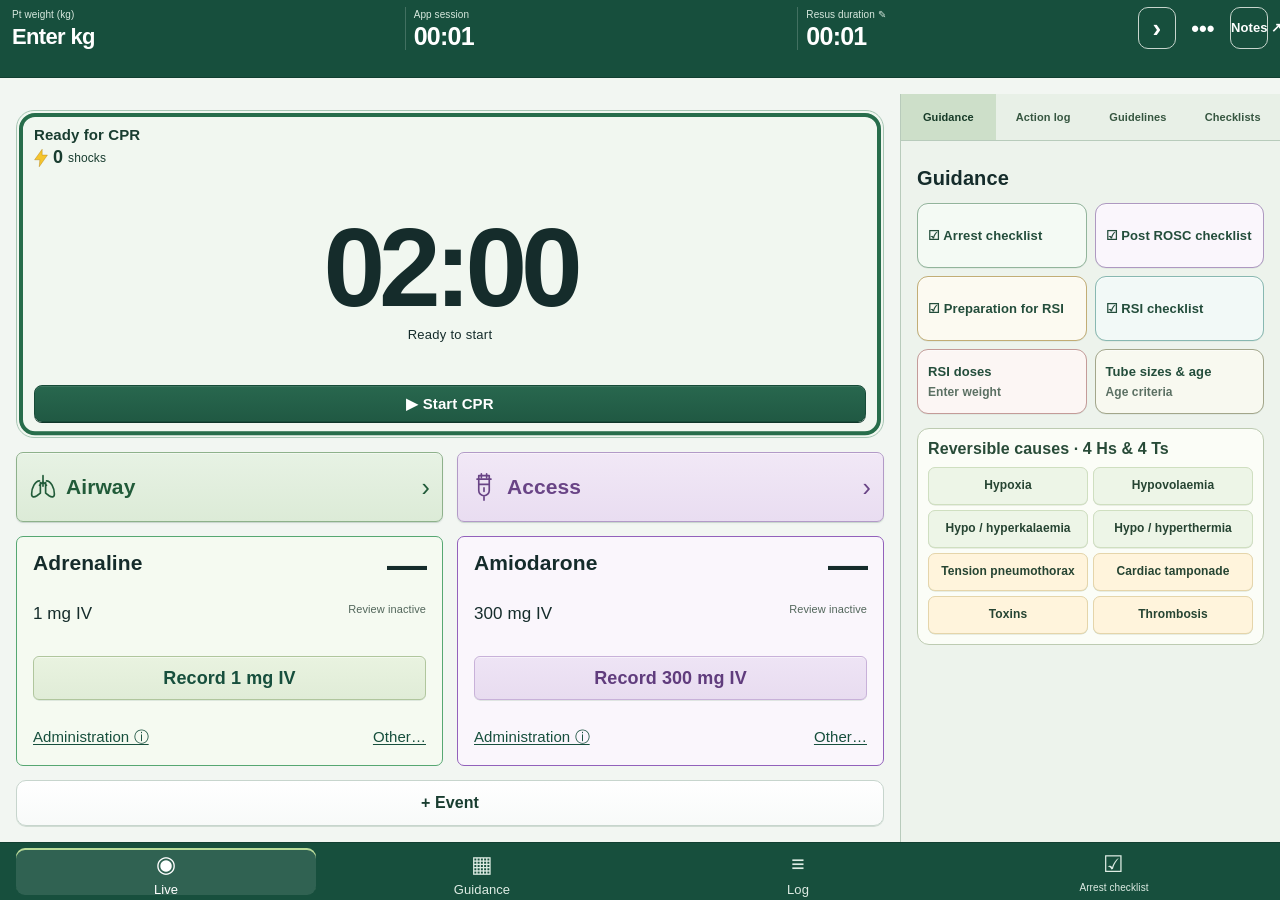
==== arrest-pocket/index.html @ a6297eee "Add files via upload" ====
<!doctype html>
<html lang="en-NZ"><head><meta charset="utf-8"><meta name="viewport" content="width=device-width, initial-scale=1, viewport-fit=cover"><meta name="theme-color" content="#174f3d"><meta name="description" content="Cardiac arrest timers, clinical references and rapid event recording."><meta name="apple-mobile-web-app-capable" content="yes"><meta name="apple-mobile-web-app-title" content="Resus Pocket"><link rel="stylesheet" href="style.css"><title>Resus Pocket</title><link rel="stylesheet" href="phone.css"><link rel="stylesheet" href="precision.css"><link rel="stylesheet" href="tablet.css"></head>
<body>
<header aria-label="Session clocks"><div id="headerWeight"></div><div class="elapsed-row"><div><span>App session</span><strong id="appClock">00:00</strong></div><button data-action="resus-time" aria-label="Edit resuscitation start time"><span>Resus duration ✎</span><strong id="resusClock">00:00</strong></button></div><div class="top-actions"><button data-action="settings" class="icon-button" aria-label="Session settings">•••</button></div></header>
<p id="storageError" class="notice" role="alert" hidden>Saving unavailable. Keep this page open and export the log.</p>
<main id="main"></main>
<nav class="bottom-nav" aria-label="App views"><button data-tab="live"><span aria-hidden="true">◉</span>Live</button><button data-tab="guidance"><span aria-hidden="true">▦</span>Guidance</button><button data-tab="log"><span aria-hidden="true">≡</span>Log</button><button data-tab="checks" data-checklist="arrest"><span aria-hidden="true">☑</span>Arrest checklist</button></nav>
<dialog id="sheet" aria-labelledby="sheetTitle"></dialog><div id="toast" role="status" aria-live="polite"></div>
<script src="core.js"></script><script src="checklists.js"></script><script src="equipment.js"></script><script src="app.js"></script><script src="guidance.js"></script><script src="tablet.js"></script></body></html>
---- arrest-pocket/style.css ----
:root{font-family:Arial,Verdana,sans-serif;color:#172f35;background:#f4f3ed;font-size:18px;line-height:1.5;--ink:#172f35;--teal:#155e63;--muted:#53666a;--border:#c5cfcc;--amber:#ffe1a0;--paper:#fffefa}*{box-sizing:border-box}body{margin:0;letter-spacing:.012em;padding-bottom:calc(82px + env(safe-area-inset-bottom))}button,input,select,textarea{font:inherit;letter-spacing:inherit}button,a,input,select,textarea{touch-action:manipulation}button{cursor:pointer;min-height:48px;border:1px solid var(--border);border-radius:7px;background:var(--paper);color:var(--ink);font-weight:700;padding:10px 14px;text-align:center}button:active{transform:translateY(1px);filter:brightness(.94)}button:disabled{opacity:.45;cursor:default}button:focus-visible,a:focus-visible,input:focus-visible,summary:focus-visible{outline:3px solid #9c5e08;outline-offset:3px}a{color:#145e67;font-weight:700;text-underline-offset:3px}header{background:#123c43;color:#fff;padding:8px 16px 10px;padding-top:max(8px,env(safe-area-inset-top))}.brand-row{display:flex;align-items:center;justify-content:space-between;gap:8px;margin:auto;max-width:760px}h1{font-size:19px;margin:0;letter-spacing:0;display:flex;align-items:center;gap:8px}.brand-cross{font-size:32px;font-weight:400;line-height:1;color:#a6d3c5}.top-actions{display:flex;gap:3px}.icon-button{background:transparent;border:0;color:inherit;min-height:44px;font-size:18px;padding:6px}.icon-button span{font-size:14px}.elapsed-row{display:grid;grid-template-columns:1fr 1.25fr;max-width:760px;margin:5px auto 0;gap:10px}.elapsed-row>div,.elapsed-row>button{display:flex;align-items:center;justify-content:space-between;gap:8px;border:0;border-top:1px solid #547278;padding:5px 0 0;color:inherit;background:transparent;text-align:left;min-height:45px}.elapsed-row span{font-size:13px;font-weight:400;line-height:1.3}.elapsed-row small{display:block;color:#c4e4dc;font-size:11px}.elapsed-row strong{font-size:24px;font-variant-numeric:tabular-nums;font-weight:700;letter-spacing:0}main{max-width:760px;margin:auto;padding:12px 12px 22px}h2{font-size:24px;line-height:1.3;margin:4px 0 16px}h3{font-size:20px;line-height:1.3;margin:0 0 8px}p{margin:8px 0 14px}.muted,.caption{color:var(--muted);font-size:14px}.caption{margin:5px 0 0;line-height:1.4}.weight-row{display:flex;gap:8px;align-items:stretch;margin-bottom:10px}.weight-button{flex:1;text-align:left;display:flex;align-items:center;gap:10px;justify-content:space-between;padding:8px 12px;min-height:55px}.weight-button span{font-size:13px;font-weight:400}.weight-button strong{font-size:22px}.weight-button small{display:block;font-size:12px;font-weight:400;color:var(--muted)}.weight-joules{display:flex;flex-direction:column;justify-content:center;max-width:46%;padding:3px 6px;font-size:13px;line-height:1.35}.weight-joules b{font-size:19px}.timer-panel{border:1px solid #b6cbc5;background:#e5eee8;border-radius:8px;padding:10px 14px 8px;position:relative}.timer-top{display:flex;align-items:center;justify-content:space-between;gap:8px;font-size:15px}.timer-top button{padding:2px 8px;min-height:32px;background:transparent;font-size:14px;border-color:#a6beb5}.countdown{font-size:82px;font-weight:700;line-height:1.12;letter-spacing:-.035em;font-variant-numeric:tabular-nums;text-align:center}.cycle-caption{text-align:center;font-size:14px;font-weight:700;min-height:22px;letter-spacing:.02em}.track{position:relative;height:7px;background:#c0d4ca;border-radius:1px;margin:7px 0 21px}.track i{display:block;height:100%;background:#256c60;width:0}.mark{position:absolute;top:0;height:14px;border-left:2px solid #5d736b}.mark span{position:absolute;top:9px;white-space:nowrap;font-size:11px;left:0;transform:translateX(-45%);font-weight:700}.mark.m30{left:75%}.mark.m15{left:87.5%}.timer-panel.due{background:#ffebbd;border-color:#b78835}.timer-panel.due .track i{background:#9b641a}.start-button{width:100%;background:var(--teal);color:white;border-color:var(--teal);margin:4px 0}.counts{display:grid;grid-template-columns:.8fr 1.4fr;gap:10px;padding:10px 0 9px}.count-box{display:flex;gap:10px;align-items:center;border-bottom:1px solid var(--border);padding:0 4px 6px}.count-box strong{font-size:32px;line-height:1}.count-box span{font-size:14px;line-height:1.3}.count-box small{display:block;font-size:12px;color:var(--muted)}.event-actions{display:grid;grid-template-columns:1fr 1fr .75fr;gap:7px}.event-actions button{min-height:61px;font-size:19px;line-height:1.15;padding:8px 4px}.event-actions small{display:block;font-size:11px;font-weight:400;margin-top:4px}.shock{background:#ffe0a1;border-color:#b78128}.rosc{background:#d8e8eb;border-color:#91acb1}.rhythm-line{display:flex;align-items:center;justify-content:space-between;font-size:12px;margin:7px 0 10px;gap:5px}.rhythm-line button{font-size:12px;min-height:32px;padding:3px 7px;background:transparent}.drug-grid{display:grid;grid-template-columns:1fr 1fr;gap:9px}.drug{background:var(--paper);border:1px solid var(--border);border-top:4px solid var(--teal);border-radius:5px;padding:9px;min-width:0;display:flex;flex-direction:column}.drug h3{font-size:18px;margin:0}.drug h3 button{border:0;background:transparent;font-size:18px;min-height:28px;padding:0;text-align:left;text-decoration:underline;text-decoration-color:#b2c7c1;text-underline-offset:3px}.drug-dose{font-size:15px;margin-top:2px}.drug-dose.child{background:#eee0f8;color:#5b2777;font-size:21px;font-weight:700;align-self:flex-start;padding:0 4px;border-radius:2px}.drug-clock{font-size:35px;line-height:1.15;font-variant-numeric:tabular-nums;letter-spacing:0;font-weight:700;margin-top:5px}.drug .caption{font-size:12px;min-height:34px;margin:0 0 7px}.drug .record{font-size:15px;padding:6px 2px;min-height:46px;background:#e3eee9;border-color:#8fac9f;margin-top:auto}.drug .alternate{font-size:12px;padding:4px 0 0;min-height:31px;border:0;background:transparent;text-decoration:underline}.drug.attention{border-color:#aa7a2c}.drug.attention .drug-clock{color:#8a5100}.tools-row{display:grid;grid-template-columns:1fr 1fr;gap:9px;margin-top:10px}.tools-row button{font-size:16px;padding:8px 5px;min-height:49px}.bottom-nav{position:fixed;bottom:0;left:0;right:0;display:grid;grid-template-columns:repeat(4,1fr);background:#fffefa;border-top:1px solid #a6bab3;z-index:10;padding:4px max(5px,calc((100% - 760px)/2)) calc(4px + env(safe-area-inset-bottom));box-shadow:0 -3px 12px #17382d0a}.bottom-nav button{min-height:61px;border:0;background:transparent;padding:2px 3px;border-radius:4px;font-size:13px;position:relative}.bottom-nav button>span{font-size:24px;display:block;line-height:1.3;font-weight:400}.bottom-nav button[aria-current=page]{background:#e3eee8;color:#0b5357;box-shadow:inset 0 -3px #155e63}.bottom-nav small{display:inline;font-size:11px}.page-intro{font-size:16px;color:var(--muted);line-height:1.6}.panel{border:1px solid var(--border);background:var(--paper);border-radius:7px;padding:14px;margin:12px 0}.row{display:flex;align-items:center;gap:10px;justify-content:space-between}.stack{display:grid;gap:9px}.stack>button{text-align:left;min-height:57px}.cause-group{font-size:15px;color:var(--muted);margin:18px 0 7px}.cause{border:1px solid var(--border);border-left:4px solid #43847a;padding:12px;margin:8px 0;background:var(--paper);border-radius:4px}.cause summary{font-weight:700;font-size:18px;cursor:pointer;min-height:30px}.cause p{font-size:16px;margin:10px 0;line-height:1.65}.cause-actions{display:flex;gap:6px;flex-wrap:wrap}.cause-actions button{font-size:14px;min-height:44px;padding:6px 10px}.cause[data-status=considered]{border-left-color:#9b782e}.cause[data-status=treated]{border-left-color:var(--teal);background:#e7f0e9}.cause-status{font-size:13px;margin-left:6px;font-weight:400;color:var(--teal)}.segmented{display:flex;gap:6px;flex-wrap:wrap;margin-bottom:12px}.segmented button{font-size:14px;flex:1;min-width:40%;min-height:48px;padding:6px}.segmented button[aria-pressed=true]{background:#155e63;color:white}.check-item{display:flex;align-items:flex-start;gap:12px;background:var(--paper);padding:13px 10px;border-bottom:1px solid var(--border);cursor:pointer;line-height:1.6;font-size:17px}.check-item input{width:25px;height:25px;flex-shrink:0;accent-color:var(--teal);margin:1px 0 0}.check-item time{display:block;font-size:13px;color:var(--teal)}.check-item:has(input:checked){background:#e8f0e8}.log-entry{border-bottom:1px solid var(--border);padding:13px 0;display:grid;grid-template-columns:71px 1fr 42px;gap:10px}.log-entry time{font-size:14px;font-weight:700;font-variant-numeric:tabular-nums;letter-spacing:0}.log-entry time small{display:block;color:var(--muted);font-size:11px;font-weight:400}.log-entry b{font-size:17px}.log-entry p{font-size:15px;margin:2px 0 0;overflow-wrap:anywhere}.log-entry button{min-height:44px;padding:0;font-size:15px;border:0;background:transparent}.log-entry.void{opacity:.55}.log-entry.void b{text-decoration:line-through}.empty{text-align:center;padding:35px 20px;color:var(--muted)}dialog{padding:0;border:0;border-radius:12px 12px 0 0;position:fixed;inset:auto 0 0;margin:0 auto;width:100%;max-width:600px;max-height:92dvh;color:var(--ink);background:var(--paper);box-shadow:0 -10px 50px #102c3540;overflow-y:auto;overscroll-behavior:contain}dialog::backdrop{background:#0d293b88}.sheet-heading{position:sticky;top:0;background:var(--paper);z-index:2;display:flex;justify-content:space-between;align-items:center;border-bottom:1px solid var(--border);padding:12px 16px;gap:10px}.sheet-heading h2{font-size:22px;margin:0}.sheet-heading button{min-width:44px;min-height:44px;border:0;font-size:24px;padding:0}.sheet-content{padding:16px 18px calc(20px + env(safe-area-inset-bottom));font-size:17px}.sheet-content p{line-height:1.65}.sheet-content label:not(.toggle){display:block;font-size:16px;font-weight:700;margin:12px 0}.sheet-content label small{font-weight:400;display:block}.sheet-content input:not([type=checkbox]):not([type=radio]):not([type=range]),.sheet-content textarea,.sheet-content select{display:block;width:100%;min-height:51px;border:1px solid #8da3a0;background:#fff;border-radius:5px;padding:8px;color:var(--ink);margin-top:5px}.sheet-content textarea{min-height:90px;resize:vertical}.sheet-content input[type=range]{display:block;width:100%;margin:18px 0;accent-color:var(--teal);height:28px}.sheet-content input[type=checkbox]{width:23px;height:23px;accent-color:var(--teal);vertical-align:middle;margin-right:8px}.primary{background:var(--teal);color:white;border-color:var(--teal);width:100%;margin-top:12px}.danger{color:#8e2424;border-color:#c59994}.error{color:#a32721;background:#fff1e8;padding:10px;font-size:15px}.choice-grid{display:grid;grid-template-columns:1fr 1fr;gap:10px}.choice-grid button{min-height:65px;font-size:20px}.choice-grid small{display:block;font-size:13px;font-weight:400}.inline-two{display:grid;grid-template-columns:1fr 1fr;gap:10px}.toggles{border:0;padding:0;margin:12px 0}.toggles legend{font-size:16px;font-weight:700;margin-bottom:6px}.toggles .toggle{display:inline-flex;margin:3px;position:relative}.toggle input[type=radio]{position:absolute;opacity:0}.toggle span{display:block;padding:10px 12px;border:1px solid #8da3a0;border-radius:5px;min-height:48px;font-size:16px}.toggle input:checked+span{background:#155e63;color:white}.toggle input:focus-visible+span{outline:3px solid #b87c1c}.gauge-ticks{display:flex;justify-content:space-between;font-size:13px}.number-pad{display:grid;grid-template-columns:repeat(3,1fr);gap:7px;margin:12px 0}.number-pad button{font-size:25px;min-height:52px}#weightInput{font-size:30px}.notice{font-size:15px;padding:10px 16px;margin:0;background:#ffe1a0;color:#573710}.status-banner{background:#e3eee8;border-left:4px solid var(--teal);padding:12px;margin-bottom:12px}.status-banner b{font-size:23px;display:block}.special-banner{background:#fff0ce;border:1px solid #c3a35e;padding:8px 10px;font-size:14px;margin-bottom:8px}#toast{position:fixed;bottom:calc(82px + env(safe-area-inset-bottom));left:12px;right:12px;z-index:30;max-width:580px;margin:auto;background:#173c43;color:white;padding:12px 16px;border-radius:7px;font-size:15px;box-shadow:0 3px 20px #172f3533;pointer-events:none;opacity:0;transition:opacity .15s}#toast.show{opacity:1}.large{font-size:21px}.large .drug h3 button{font-size:20px}.large .caption{font-size:15px}.large .drug .record{font-size:17px}.large .check-item,.large .cause summary{font-size:20px}.large .page-intro,.large .sheet-content{font-size:20px}.large .event-actions button{font-size:22px}.large .drug-grid{gap:10px}.large .drug{padding:10px}.large .drug .caption{min-height:43px}.large .sheet-content label{font-size:19px}@media(min-width:650px){main{padding:20px}.countdown{font-size:100px}.drug h3 button{font-size:23px}.drug .record{font-size:20px}.event-actions button{font-size:24px;min-height:75px}.timer-panel{padding:15px 24px}.drug-clock{font-size:44px}.drug{padding:14px}dialog{inset:50% 0 auto;transform:translateY(-50%);border-radius:12px;max-height:90dvh}.elapsed-row strong{font-size:30px}.elapsed-row span{font-size:16px}}@media(max-width:350px){main{padding:8px}.countdown{font-size:72px}.elapsed-row strong{font-size:21px}.drug h3 button{font-size:16px}.brand-row h1{font-size:17px}.icon-button span{display:none}.drug .record{font-size:14px}.event-actions button{font-size:17px}}@media(prefers-reduced-motion:reduce){*{transition:none!important;transform:none!important}}

/* Keep the two medicine record controls visible on a typical phone during CPR. */
.weight-button strong{white-space:nowrap}.weight-button{flex-wrap:nowrap}.weight-joules{font-size:12px}.weight-row{min-height:55px}.countdown{font-size:76px}.timer-panel{padding-top:7px;padding-bottom:4px}.drug .caption{min-height:32px}.drug .alternate{min-height:29px}.elapsed-row>div,.elapsed-row>button{min-height:42px}.weight-joules{max-width:43%}@media(max-width:350px){.weight-button{gap:5px;padding:8px}.weight-button strong{font-size:19px}.weight-button span{white-space:nowrap}.countdown{font-size:68px}.elapsed-row span{font-size:12px}.elapsed-row small{font-size:10px}}

.elapsed-row{grid-template-columns:1fr 1fr}.elapsed-row>div,.elapsed-row>button{flex-wrap:wrap;align-content:start;gap:0 8px;justify-content:flex-start}.elapsed-row span{font-size:12px;min-height:30px;display:block}.elapsed-row strong{margin-left:auto;align-self:center;white-space:nowrap}.elapsed-row small{font-size:10px}.elapsed-row strong.long-clock{font-size:21px}@media(max-width:350px){.elapsed-row{gap:8px}.elapsed-row span{font-size:11px}.elapsed-row strong{font-size:20px}.elapsed-row strong.long-clock{font-size:17px}}
---- arrest-pocket/phone.css ----
/* The Live workspace fits the visual viewport; detail screens and sheets scroll. */
[hidden]{display:none!important}
body{padding-bottom:calc(60px + env(safe-area-inset-bottom))}
header{display:flex;align-items:center;gap:10px;padding:5px 12px;padding-top:max(5px,env(safe-area-inset-top));height:calc(62px + env(safe-area-inset-top))}
.elapsed-row{display:grid;grid-template-columns:1fr 1fr;gap:12px;flex:1;max-width:660px;margin:0}
.elapsed-row>div,.elapsed-row>button{display:flex;flex-direction:column;align-items:flex-start;justify-content:center;gap:0;min-height:0;border:0;padding:0;flex-wrap:nowrap}
.elapsed-row span{font-size:11px;min-height:0;white-space:nowrap;line-height:1.2}
.elapsed-row strong,.elapsed-row strong.long-clock{font-size:24px;margin:0;align-self:flex-start;line-height:1.3}
.top-actions{margin-left:auto;gap:0}.top-actions button{width:38px;min-height:44px;font-size:25px}
.bottom-nav{height:calc(60px + env(safe-area-inset-bottom));padding:2px max(4px,calc((100% - 760px)/2)) calc(2px + env(safe-area-inset-bottom))}
.bottom-nav button{min-height:0;font-size:12px}.bottom-nav button>span{font-size:23px}
body.live-mode{height:100dvh;overflow:hidden;display:flex;flex-direction:column;padding:0}
.live-mode header{flex-shrink:0;width:100%;justify-content:center}
.live-mode #main{flex:1;min-height:0;width:100%;padding:8px 10px;overflow:visible;margin:0 auto}
.live-mode .bottom-nav{position:static;flex-shrink:0;width:100%}
.live-dashboard{height:100%;display:grid;grid-template-rows:58px minmax(125px,1fr) 37px 172px 112px 42px;gap:7px}
.live-mode .weight-row{min-height:0;margin:0;gap:8px;position:relative;align-items:flex-start;flex-wrap:wrap;align-content:flex-start}
.weight-row .weight-button{min-height:38px;height:38px;padding:4px 10px;flex:1;align-items:center;gap:5px}
.weight-button span{font-size:13px;white-space:nowrap}.weight-button small{font-size:10px;display:inline;margin-left:5px}.weight-button strong{font-size:23px}
.weight-row .weight-joules{min-height:38px;height:38px;flex:1;max-width:none;padding:0 4px;flex-direction:row;gap:7px;align-items:center;line-height:1.15}
.weight-joules b{font-size:21px;white-space:nowrap}.weight-joules span{font-size:10px;max-width:86px;line-height:1.3}
.weight-joules>span:first-child{font-size:10px}.weight-joules>span:first-child+b{font-size:13px;white-space:normal}
.pads-prompt{font-size:12px;font-weight:700;line-height:17px;position:absolute;bottom:0;left:0;color:#6b4a15;background:#ffe7b4;padding:0 6px;border-radius:3px}
.pads-prompt span{font-size:12px;margin-right:5px}.special-flag{position:absolute;bottom:0;right:0;font-size:10px;line-height:17px;background:#ffe7b4;padding:0 3px;max-width:47%;text-align:right}
.timer-panel{padding:8px 12px;display:flex;flex-direction:column;min-height:0;justify-content:center;border-radius:7px}
.timer-top{font-size:14px;line-height:1.2;min-height:34px;align-items:center;flex-shrink:0}
.timer-corner{display:flex;align-items:center;gap:6px}.timer-top button{font-size:12px;min-height:34px;padding:2px 7px}
.timer-top .unexpected-rosc{font-size:14px;background:#f8fcfa;border:1px solid #789e96;min-width:72px}
.live-mode .countdown{font-size:clamp(60px,10dvh,100px);line-height:1.05;margin:auto 0 0}
.cycle-caption{font-size:13px;min-height:19px;line-height:1.35;flex-shrink:0}
.track{height:5px;margin:6px 0 16px;flex-shrink:0}.mark span{font-size:10px;top:7px}
.timer-panel.prepare{background:#fff0ca;border-color:#bf9e59}
.timer-panel.due{background:#ffe5ac;border-color:#bd892e;justify-content:space-between}
.timer-panel.due .countdown{font-size:42px;margin:0}.timer-panel.due .timer-top{min-height:18px}.timer-panel.due .cycle-caption{font-size:13px}
.timer-panel.ready .countdown{font-size:54px;margin:auto 0 0}.timer-panel.ready .timer-top{min-height:18px}.timer-panel.ready .track{display:none}
.start-button,.rhythm-check-button{font-size:17px;min-height:43px;line-height:1.2;margin:5px 0 0;padding:7px 8px;flex-shrink:0}
.rhythm-check-button{background:#9b5811;border-color:#9b5811;color:white;width:100%}
.rhythm-check-button span{font-size:23px;line-height:1;vertical-align:middle;margin-right:6px}
.timer-panel.stopped .countdown{font-size:43px;margin:auto 0}
.counts{display:flex;align-items:center;justify-content:space-between;gap:8px;padding:0;min-width:0}
.count-box{gap:7px;padding:0;border:0;min-width:0}.count-box strong{font-size:27px}.count-box span{font-size:12px;line-height:1.25}.count-box small{font-size:10px}
.current-rhythm{font-size:11px;font-weight:400;border:0;background:transparent;padding:2px;min-height:32px;max-width:85px;line-height:1.3}
.live-mode .drug-grid{gap:8px;min-height:0}.live-mode .drug{display:flex;padding:7px 8px 4px;border-top-width:3px;min-width:0;min-height:0;overflow:visible}
.live-mode .drug h3{font-size:17px;line-height:1.2;margin:0 0 3px;flex-shrink:0}
.live-mode .drug-dose{font-size:14px;line-height:1.3;margin:0;flex-shrink:0}
.live-mode .drug-dose.child{font-size:19px;line-height:1.3;padding:0 4px}
.live-mode .drug-clock{font-size:33px;line-height:1.15;margin:auto 0 0;flex-shrink:0}
.live-mode .drug .caption{font-size:11px;line-height:1.3;margin:1px 0 5px;min-height:14px;flex-shrink:0}
.live-mode .drug .record{font-size:14px;line-height:1.2;min-height:37px;padding:6px 2px;margin:0;flex-shrink:0}
.drug-links{display:flex;align-items:center;justify-content:space-between;gap:3px;margin-top:2px;flex-shrink:0}
.drug-links .administration-link,.drug-links .alternate{font-size:11px;line-height:1.2;min-height:27px;border:0;background:transparent;padding:3px 0;text-decoration:underline;text-underline-offset:2px;white-space:nowrap}
.live-checklist{background:#fffefa;border:1px solid #b5c8c0;border-radius:6px;padding:6px 9px;min-height:0;display:flex;flex-direction:column;justify-content:space-between}
.live-check-heading{display:flex;align-items:center;justify-content:space-between;gap:7px;flex-shrink:0;line-height:1.2}
.live-check-heading>button{font-size:14px;min-height:28px;border:0;padding:0;background:transparent;text-align:left}
.live-check-heading>span{font-size:12px;white-space:nowrap;color:#53666a}.live-check-heading>div{display:flex;gap:4px}
.live-check-heading>div button{font-size:23px;min-height:28px;height:28px;min-width:28px;padding:0;line-height:1}
.live-check-item{display:flex;gap:10px;align-items:center;line-height:1.35;font-size:16px;flex:1;min-height:0;cursor:pointer;margin-top:2px}
.live-check-item input{flex-shrink:0;width:26px;height:26px;accent-color:#155e63;margin:0}
.live-check-item small{color:#53666a;font-size:12px}.live-check-item time{display:inline-block;font-size:11px;color:#155e63;margin-left:6px}
.live-mode .tools-row{margin:0;gap:8px;min-height:0;grid-template-columns:1.3fr 1fr}.tools-row button{font-size:15px;min-height:0;padding:5px}
.postrosc-main{font-size:20px;color:#155e63;border-color:#8baea3;background:#e5eee8}
.live-mode #toast{bottom:calc(65px + env(safe-area-inset-bottom));padding:8px 12px;font-size:13px}
.pads-entry{padding:7px 10px;font-size:16px;font-weight:700;color:#6b4a15;background:#ffe7b4;border-radius:4px}
.rhythm-outcomes{display:grid;gap:12px}.rhythm-outcomes button{display:grid;grid-template-columns:45px 1fr;column-gap:12px;text-align:left;align-items:center;min-height:82px}
.rhythm-outcomes button>span{font-size:36px;grid-row:1/3;text-align:center}.rhythm-outcomes b{font-size:24px}.rhythm-outcomes small{font-size:13px;font-weight:400}
.site-picker{display:grid;grid-template-columns:1fr 1fr;gap:7px;clear:both}.site-picker>span{text-align:center;font-size:14px;color:#53666a}
.site-picker .toggle{display:block!important;margin:0!important}.site-picker .toggle span{text-align:center;min-height:46px}
.entry-progress{font-size:13px;color:#53666a;margin:0 0 10px;min-height:20px}
#equipmentForm .entry-row{position:relative;border:1px solid #d0dcd6;border-radius:7px;padding:11px 10px;margin:10px 0;background:#fff;transition:background .18s,border-color .18s}
#equipmentForm fieldset.entry-row>legend{padding:0 6px;margin:0;font-weight:700}
#equipmentForm .entry-row>label{margin:0}
#equipmentForm .row-confirm{display:none;position:absolute;top:8px;right:8px;background:#dceee3;color:#215e45;border-radius:50%;width:22px;height:22px;text-align:center;font-size:15px;line-height:22px;font-weight:700;pointer-events:none}
#equipmentForm fieldset.entry-row .row-confirm{top:-12px}
#equipmentForm .entry-row.has-entry{border-color:#6ba58b;background:#f3f9f4}
#equipmentForm .entry-row.has-entry .row-confirm{display:block}
#equipmentForm .entry-row.entry-pop .row-confirm{animation:entry-pop .25s ease-out}
#equipmentForm .entry-row.entry-pop{animation:entry-glow .35s ease-out}
#equipmentForm .toggle input:checked+span:after{content:' ✓';font-size:13px;color:#d6f6d9}
@keyframes entry-pop{0%{transform:scale(.6)}65%{transform:scale(1.16)}100%{transform:scale(1)}}
@keyframes entry-glow{0%{box-shadow:0 0 0 2px #78b99b66}100%{box-shadow:0 0 0 0 transparent}}
.large.live-mode .live-check-item{font-size:18px}.large.live-mode .drug h3{font-size:19px}.large.live-mode .drug-dose{font-size:16px}.large.live-mode .drug-dose.child{font-size:21px}.large.live-mode .drug .record{font-size:16px}.large.live-mode .tools-row button{font-size:17px}.large.live-mode .drug .caption{font-size:12px}
@media(max-height:740px){header{height:calc(54px + env(safe-area-inset-top))}.live-dashboard{grid-template-rows:52px minmax(100px,1fr) 32px 153px 103px 38px;gap:5px}.live-mode #main{padding:6px 9px}.live-mode .countdown{font-size:64px}.timer-panel.ready .countdown{font-size:43px}.timer-top{min-height:30px}.timer-panel{padding:6px 10px}.live-mode .drug{padding:5px 7px 2px}.live-mode .drug-clock{font-size:29px}.live-mode .drug .record{min-height:34px}.live-mode .drug .caption{margin-bottom:3px}.drug-links .administration-link,.drug-links .alternate{min-height:24px}.live-check-item{font-size:15px}.live-check-heading>button{font-size:13px}}
@media(max-height:620px){header{height:calc(46px + env(safe-area-inset-top))}.elapsed-row strong,.elapsed-row strong.long-clock{font-size:21px}.elapsed-row span{font-size:10px}.bottom-nav{height:calc(48px + env(safe-area-inset-bottom))}.bottom-nav button>span{font-size:18px}.bottom-nav button{font-size:11px}.live-dashboard{grid-template-rows:44px minmax(80px,1fr) 28px 135px 88px 34px;gap:4px}.live-mode #main{padding:4px 8px}.weight-row .weight-button,.weight-row .weight-joules{height:29px;min-height:29px}.weight-button strong{font-size:20px}.weight-button span{font-size:12px}.pads-prompt{font-size:10px;line-height:13px}.special-flag{font-size:9px;line-height:13px}.timer-panel{padding:4px 9px}.timer-top{min-height:27px;font-size:12px}.timer-top button{min-height:27px;font-size:11px}.timer-top .unexpected-rosc{font-size:12px;min-width:63px}.live-mode .countdown{font-size:56px}.cycle-caption{font-size:11px;min-height:15px}.track{margin:4px 0 12px}.mark span{font-size:9px;top:5px}.mark{height:10px}.timer-panel.ready .countdown{font-size:35px}.start-button,.rhythm-check-button{font-size:14px;min-height:34px;padding:4px;margin:3px 0 0}.timer-panel.due .countdown{font-size:32px}.timer-panel.due .cycle-caption{font-size:11px}.live-mode .drug{padding:4px 6px 1px}.live-mode .drug h3{font-size:15px;margin-bottom:1px}.live-mode .drug-dose{font-size:12px}.live-mode .drug-dose.child{font-size:17px}.live-mode .drug-clock{font-size:27px}.live-mode .drug .caption{font-size:10px;min-height:12px;margin:0 0 2px}.live-mode .drug .record{font-size:12px;min-height:31px;padding:4px 1px}.drug-links .administration-link,.drug-links .alternate{font-size:10px;min-height:22px}.live-checklist{padding:3px 7px}.live-check-heading>button{font-size:12px;min-height:23px}.live-check-heading>div button{min-height:24px;height:24px;min-width:26px}.live-check-item{font-size:14px;line-height:1.25}.live-check-item input{width:24px;height:24px}.count-box strong{font-size:24px}.count-box span{font-size:11px}.count-box small{font-size:9px}.current-rhythm{font-size:10px;min-height:26px}.live-mode .tools-row button{font-size:13px}.large.live-mode .drug h3{font-size:17px}.large.live-mode .drug .record{font-size:14px}.large.live-mode .drug .caption{font-size:11px}.large.live-mode .live-check-item{font-size:15px}.large.live-mode .drug-dose{font-size:14px}.large.live-mode .drug-dose.child{font-size:19px}.large.live-mode .tools-row button{font-size:14px}}
@media(min-width:650px){header .elapsed-row{max-width:600px}header .top-actions{margin-left:15px}.live-mode .live-dashboard{grid-template-rows:58px minmax(125px,1fr) 37px 172px 112px 42px}.live-mode .drug h3{font-size:22px}.live-mode .drug-dose{font-size:18px}.live-mode .drug-clock{font-size:38px}.live-mode .drug .record{font-size:18px}.drug-links .administration-link,.drug-links .alternate{font-size:14px}}
@media(prefers-reduced-motion:reduce){#equipmentForm .entry-row,#equipmentForm .row-confirm{animation:none!important;transition:none!important}}
/* Reserve real space for the always-available administration links. */
.live-dashboard{grid-template-rows:58px minmax(125px,1fr) 37px 190px 112px 42px}
@media(max-height:740px){.live-dashboard{grid-template-rows:52px minmax(100px,1fr) 32px 173px 103px 38px}}
@media(max-height:680px){.live-dashboard{grid-template-rows:46px minmax(90px,1fr) 30px 177px 96px 36px;gap:5px}.weight-row .weight-button,.weight-row .weight-joules{height:30px;min-height:30px}.pads-prompt{font-size:11px;line-height:14px}.timer-panel:not(.ready):not(.due):not(.stopped){display:grid;grid-template-columns:1.2fr 1fr;grid-template-rows:26px 1fr 17px;padding:4px 9px}.timer-panel:not(.ready):not(.due):not(.stopped) .timer-top{grid-column:1/3;min-height:26px}.timer-panel:not(.ready):not(.due):not(.stopped) .countdown{grid-column:1;grid-row:2;font-size:48px;line-height:1;margin:0;text-align:left;align-self:center}.timer-panel:not(.ready):not(.due):not(.stopped) .cycle-caption{grid-column:2;grid-row:2;min-height:0;font-size:11px;text-align:right;line-height:1.3;align-self:center}.timer-panel:not(.ready):not(.due):not(.stopped) .track{grid-column:1/3;grid-row:3;margin:1px 0 12px;align-self:start}.timer-panel.due .countdown{display:none}.timer-panel.due .timer-top{min-height:16px}.timer-panel.due .cycle-caption{min-height:16px;font-size:12px}.timer-panel.due .rhythm-check-button{min-height:37px;margin-top:2px}.timer-panel.ready .countdown{display:none}.timer-panel.ready .cycle-caption{font-size:12px;min-height:17px}.timer-panel.ready .start-button{min-height:38px;font-size:15px}.timer-panel.ready .timer-top{font-size:13px}.timer-panel.stopped .countdown{font-size:29px}.timer-panel.stopped .cycle-caption{font-size:11px}.timer-panel.stopped .start-button{min-height:35px;font-size:14px}}
@media(max-height:620px){.live-dashboard{grid-template-rows:44px minmax(90px,1fr) 28px 152px 88px 34px;gap:4px}.large.live-mode .live-dashboard{grid-template-rows:44px minmax(83px,1fr) 28px 160px 88px 34px}.timer-panel:not(.ready):not(.due):not(.stopped) .countdown{font-size:45px}.live-mode .drug .record{min-height:31px}.timer-panel:not(.ready):not(.due):not(.stopped) .timer-top{font-size:12px}}
@media(min-width:650px){.live-mode .live-dashboard{grid-template-rows:58px minmax(125px,1fr) 37px 198px 112px 42px}}

.sr-only{position:absolute;width:1px;height:1px;overflow:hidden;clip-path:inset(50%);white-space:nowrap}

@media(max-height:680px){.timer-panel.stopped .countdown{display:none}.timer-panel.stopped .timer-top{min-height:18px}.timer-panel.stopped .cycle-caption{min-height:16px}}
.shock-bolt{width:23px;height:31px;fill:#ffcf24;stroke:#9c6b00;stroke-width:.7;flex-shrink:0}.counts .count-box:first-child{background:#fff3bf;border-radius:5px;padding:3px 6px}.access-cards{display:grid;grid-template-columns:1fr 1fr;gap:8px}.access-cards button:first-child{background:#dceafb;border-color:#5592bb;color:#194767}.access-cards button:last-child{background:#f2e0f3;border-color:#b579b6;color:#633365}.access-cards button{min-height:36px;padding:4px;font-size:16px}.live-mode .drug:first-child{background:#f1f6df;border-color:#95a94c}.live-mode .drug:last-child{background:#e9e5f7;border-color:#9981c0}.live-checklist{background:#e2f1e9;border-color:#71a18b}.live-dashboard{grid-template-rows:58px minmax(110px,1fr) 37px 40px 190px 112px 42px}.live-mode .tools-row{grid-template-columns:1fr}.live-mode .tools-row button:first-child{display:none}.guidance-mode #main{height:calc(100dvh - 122px);display:flex;flex-direction:column;padding:8px 12px;overflow:hidden}.guidance-mode h2{font-size:22px;margin:0 0 8px}.guidance-grid{display:grid;grid-template-columns:1fr 1fr;gap:7px}.guidance-grid button{font-size:15px;min-height:53px;background:#e1edf5;border-color:#9db7c9;padding:5px}.guidance-grid button:nth-child(2n){background:#e4f1e6;border-color:#9bbea4}.guidance-grid small{font-size:12px}.causes-board{background:#fff0ce;border:1px solid #cfa351;border-radius:7px;padding:9px;margin-top:10px;flex:1;min-height:0}.causes-board h3{font-size:16px;margin:0 0 7px}.causes-board>div{height:calc(100% - 28px);display:grid;grid-template-columns:1fr 1fr;grid-template-rows:repeat(4,1fr);gap:5px}.causes-board button{font-size:13px;min-height:30px;padding:4px;background:#fffaf0;border-color:#d2b575;line-height:1.2}.checklist-mode{padding:0;height:100dvh;overflow:hidden}.checklist-mode>header,.checklist-mode>.bottom-nav{display:none}.checklist-mode #main{height:100dvh;max-width:none;overflow:auto;padding:12px}.check-back{position:sticky;top:0;z-index:5;background:#155e63;color:white;margin-bottom:10px}.tube-strip{display:flex;overflow-x:auto;gap:8px;padding:8px 0;scroll-snap-type:x mandatory}.tube-strip .toggle{flex:0 0 calc((100% - 16px)/3);margin:0!important}.tube-strip .toggle span{font-size:28px;text-align:center;min-height:90px;scroll-snap-align:start}.tube-strip small{display:block;font-size:11px}.toggles .toggle span[style]{background:var(--size-colour);color:#172f35;border:2px solid #6e8083}.toggles .toggle input:checked+span[style]{outline:3px solid #155e63;outline-offset:2px;color:#172f35}.gauge-ticks button{min-width:0;min-height:38px;padding:3px 8px;font-size:14px;border-color:#738186}.gauge-ticks{gap:6px}.sheet-content input[data-size=iv]{background:linear-gradient(to right,#f4cc28 0%,#439be0 25%,#ef99ba 50%,#68b88b 75%,#aeb2b3 100%);border-radius:10px;accent-color:#174f53}.counts{gap:4px}
@media(max-height:740px){.live-dashboard{grid-template-rows:50px minmax(86px,1fr) 30px 36px 173px 96px 34px;gap:4px}.guidance-mode #main{height:calc(100dvh - 114px)}}
@media(max-height:680px){.live-dashboard{grid-template-rows:44px minmax(80px,1fr) 28px 34px 162px 88px 32px;gap:4px}.access-cards button{min-height:32px}.live-mode .drug{padding:4px 7px 1px}.live-mode .drug h3{font-size:16px}.live-mode .drug-clock{font-size:28px}.live-mode .drug .caption{font-size:10px}.live-mode .drug .record{min-height:32px;font-size:13px}.drug-links .administration-link,.drug-links .alternate{min-height:22px;font-size:10px}.guidance-grid button{min-height:46px;font-size:14px}.guidance-mode h2{font-size:19px}.causes-board{padding:6px}.causes-board h3{font-size:14px}.causes-board button{font-size:12px;min-height:27px}}
@media(max-height:620px){.live-dashboard,.large.live-mode .live-dashboard{grid-template-rows:42px minmax(77px,1fr) 26px 32px 145px 80px 30px;gap:3px}.live-mode .drug h3,.large.live-mode .drug h3{font-size:15px}.live-mode .drug .record,.large.live-mode .drug .record{font-size:12px}.large.live-mode .drug-dose.child{font-size:18px}.large.live-mode .drug .caption{font-size:10px}.large.live-mode .live-check-item{font-size:14px}.guidance-mode #main{height:calc(100dvh - 94px)}.guidance-grid button{min-height:43px}.causes-board h3{font-size:13px}.causes-board button{font-size:11px;min-height:25px}.live-check-heading>button{font-size:11px}}
@media(min-width:650px){.live-mode .live-dashboard{grid-template-rows:58px minmax(110px,1fr) 37px 40px 198px 112px 42px}}

.bottom-nav button:last-child{font-size:10px;white-space:nowrap}.sheet-content input[data-size=iv]{appearance:none;height:20px;background:radial-gradient(circle at 7% 50%,#f4cc28 7px,transparent 8px),radial-gradient(circle at 28% 50%,#439be0 7px,transparent 8px),radial-gradient(circle at 50% 50%,#ef99ba 7px,transparent 8px),radial-gradient(circle at 72% 50%,#68b88b 7px,transparent 8px),radial-gradient(circle at 93% 50%,#aeb2b3 7px,transparent 8px),linear-gradient(#dce6e0,#dce6e0);border-radius:10px}.sheet-content input[data-size=iv]::-webkit-slider-thumb{appearance:none;width:23px;height:23px;background:white;border:3px solid #155e63;border-radius:50%}@media(max-height:620px){.live-dashboard,.large.live-mode .live-dashboard{grid-template-rows:42px minmax(77px,1fr) 26px 32px 158px 80px 30px;gap:3px}}
body.guidance-mode{height:100dvh;overflow:hidden;display:flex;flex-direction:column;padding:0}.guidance-mode header{flex-shrink:0}.guidance-mode #main{flex:1;min-height:0;height:auto;width:100%;margin:0 auto}.guidance-mode .bottom-nav{position:static;flex-shrink:0}
/* Header weight and simplified live dashboard. */
header{height:calc(117px + env(safe-area-inset-top));display:grid;grid-template-columns:1fr 40px;grid-template-rows:48px 58px;gap:3px 8px;padding:4px 12px;padding-top:max(4px,env(safe-area-inset-top));background:#123c43}
header .elapsed-row{width:100%;max-width:none}header .top-actions{margin:0}#headerWeight{grid-column:1/3;width:100%;min-height:0}#headerWeight .weight-row{height:58px;margin:0;position:relative;display:flex;gap:8px;align-items:flex-start}#headerWeight .weight-button{background:#f7fcf9;color:#172f35;height:38px;min-height:38px;flex:1}#headerWeight .weight-joules{color:#fff;flex:1;height:38px;min-height:38px;max-width:none;display:flex;align-items:center;gap:7px;flex-direction:row}#headerWeight .weight-joules b{font-size:21px}#headerWeight .weight-joules span{font-size:10px}#headerWeight .pads-prompt{bottom:0;left:0}#headerWeight .special-flag{bottom:0}
.live-mode .live-dashboard,.large.live-mode .live-dashboard{grid-template-rows:minmax(125px,1fr) 46px 46px 190px 42px;gap:8px}.live-mode .live-dashboard:has(.postrosc-main){grid-template-rows:minmax(110px,1fr) 40px 40px 190px 42px 36px}.counts{display:grid;grid-template-columns:1fr 1fr;gap:8px}.counts .count-box{min-height:40px;border:1px solid #a9bdb4;border-radius:6px;justify-content:center;gap:8px;padding:3px 7px;background:#e0eee8}.counts .count-box:first-child{background:#fff3bf;border-color:#c9aa53}.counts .count-box span{font-size:14px}.cycle-log-row{display:grid;grid-template-columns:1fr auto;gap:4px 12px;padding:12px 0;border-bottom:1px solid #b8ccc3}.cycle-log-row time{font-variant-numeric:tabular-nums}.cycle-log-row p{grid-column:1/3;display:flex;align-items:center;gap:6px;margin:2px 0 0;font-size:16px}.cycle-log-row .shock-bolt{width:18px;height:24px}
.log-entry>div{color:#344b55}.log-entry[data-event-type=shock]>div{color:#895400}.log-entry[data-event-type=adrenaline]>div{color:#40631c}.log-entry[data-event-type=amiodarone]>div{color:#67418a}.log-entry[data-event-type=medicine]>div{color:#7b3d70}.log-entry[data-event-type=equipment]>div{color:#1e5c8a}.log-entry[data-event-type=access]>div{color:#764073}.log-entry[data-event-type=rosc]>div{color:#086648}.log-entry[data-event-type=checklist]>div,.log-entry[data-event-type=cause]>div{color:#12656c}.log-entry[data-event-type=noshock]>div{color:#4c5962}.log-entry>div p{color:inherit}
@media(max-height:740px){header{height:calc(108px + env(safe-area-inset-top));grid-template-rows:42px 54px}#headerWeight .weight-row{height:54px}.live-mode .live-dashboard,.large.live-mode .live-dashboard{grid-template-rows:minmax(100px,1fr) 40px 38px 173px 34px;gap:5px}.live-mode .live-dashboard:has(.postrosc-main){grid-template-rows:minmax(84px,1fr) 36px 36px 173px 34px 32px}}
@media(max-height:620px){header{height:calc(96px + env(safe-area-inset-top));grid-template-rows:36px 50px}#headerWeight .weight-row{height:50px}#headerWeight .weight-button,#headerWeight .weight-joules{height:32px;min-height:32px}.live-mode .live-dashboard,.large.live-mode .live-dashboard{grid-template-rows:minmax(90px,1fr) 36px 34px 158px 30px;gap:4px}.live-mode .live-dashboard:has(.postrosc-main){grid-template-rows:minmax(80px,1fr) 32px 32px 158px 32px 28px}.counts .count-box{min-height:32px}.counts .count-box span{font-size:12px}.counts .shock-bolt{height:25px}}

.log-entry .shock-bolt{display:inline-block;width:16px;height:23px;vertical-align:middle;margin-right:6px}
---- arrest-pocket/precision.css ----
:root{font-family:-apple-system,BlinkMacSystemFont,"Segoe UI",Arial,sans-serif;--ink:#152c2b;--teal:#174f3d;--muted:#576965;--border:#d3dfd9;--paper:#fff;color:var(--ink);background:#f3f6f4}
body{background:#f3f6f4;color:var(--ink);letter-spacing:.005em}button{border-radius:10px;background:linear-gradient(#fff,#f8faf8);border-color:#c7d5cd;box-shadow:inset 0 0.5px 0 #fff,0 1px 0 #cbd7cf,0 1.5px 2.5px #173b2b0a;color:#193d30}button:active{transform:translateY(.5px);filter:none;box-shadow:inset 0 0.5px 1.5px #173b2b18,0 0.5px 0 #cbd7cf}button:focus-visible,a:focus-visible,input:focus-visible{outline-color:#286e52}a{color:#174f3d}.primary,.check-back,.segmented button[aria-pressed=true],.toggle input:checked+span{background:linear-gradient(#28674e,#205943);border-color:#174b38;color:white;box-shadow:inset 0 0.5px 0 #ffffff38,0 1px 0 #0e3428}input[type=checkbox],input[type=range]{accent-color:#174f3d}.toggle input:focus-visible+span{outline-color:#174f3d}
header{background:#fff;color:#152c2b;border-bottom:1px solid #d6e1db;height:calc(105px + env(safe-area-inset-top));grid-template-rows:43px 50px;gap:4px 8px;padding:4px 14px;padding-top:max(4px,env(safe-area-inset-top))}.elapsed-row{gap:16px}.elapsed-row>button{color:#152c2b;background:none;box-shadow:none}.elapsed-row>div{border-right:1px solid #dce5df}.elapsed-row span{font-size:11px;color:#52675e}.elapsed-row strong,.elapsed-row strong.long-clock{font-size:24px;font-weight:700;letter-spacing:-.025em}.top-actions button{box-shadow:none;color:#174f3d;background:transparent}#headerWeight .weight-row{height:50px;gap:12px}#headerWeight .weight-button{height:31px;min-height:31px;background:linear-gradient(#fff,#f8faf8);padding:3px 9px;border-color:#d3dfd7;box-shadow:inset 0 0.5px 0 #fff,0 0.5px 0 #c9d6ce;max-width:51%}#headerWeight .weight-button span{font-size:12px}#headerWeight .weight-button strong{font-size:22px}#headerWeight .weight-joules{height:31px;min-height:31px;color:#152c2b;border-left:1px solid #d8e3dc;padding-left:10px}#headerWeight .weight-joules b{font-size:22px}#headerWeight .weight-joules span{font-size:9px;color:#596d63}.pads-prompt{background:#fff0b6;color:#604400;font-size:11px;border-radius:5px;padding:0 7px;line-height:16px}.special-flag{background:#fff0b6;color:#604400}
.live-mode #main{padding:8px 10px}.live-mode .live-dashboard,.large.live-mode .live-dashboard{grid-template-rows:minmax(150px,1fr) 40px 42px 246px 38px;gap:7px}.live-mode .live-dashboard:has(.postrosc-main){grid-template-rows:minmax(125px,1fr) 36px 38px 246px 36px 32px}
.live-mode .timer-panel,.live-mode .timer-panel:is(.ready,.due,.stopped),.live-mode .timer-panel:not(.ready):not(.due):not(.stopped){position:relative;display:flex;align-items:center;justify-content:center;padding:7px;border:1px solid #d9e4dd;border-radius:14px;background:#fff;min-height:0;box-shadow:0 1px 3.5px #13392805}
.live-mode .timer-panel .timer-top,.live-mode .timer-panel .timer-corner{display:contents}.live-mode #cycleTitle{position:absolute;top:12px;left:12px;max-width:78px;font-size:14px;font-weight:650;line-height:1.3}.live-mode .timer-panel .timer-corner button{position:absolute;font-size:12px;min-height:33px;padding:5px 8px;border-radius:9px;background:linear-gradient(#fff,#f6f9f6)}.live-mode #pauseCycle{left:10px;bottom:12px}.live-mode #unexpectedRosc{right:10px;top:10px;min-width:65px;color:#174f3d;border-color:#c1d4c7}
.cycle-dial{position:relative;height:100%;aspect-ratio:1;max-width:calc(100% - 120px);container-type:size;min-height:0}.cycle-ring{display:block;width:100%;height:100%;overflow:visible}.ring-track,.ring-fill{fill:none;stroke-width:8}.ring-track{stroke:#e2eae5}.ring-fill{stroke:#24654a;stroke-dasharray:120;stroke-dashoffset:0;stroke-linecap:round;transform:rotate(-90deg);transform-origin:130px 130px}.ring-marks path{stroke:#738b7d;stroke-width:2;fill:none}.ring-marks text{font-size:10px;fill:#556e5f;font-weight:600}.dial-face{position:absolute;inset:0;display:flex;flex-direction:column;align-items:center;justify-content:center;pointer-events:none;padding:20% 10%}.live-mode .timer-panel .cycle-dial .countdown{display:block;font-size:clamp(26px,25cqh,58px);line-height:1.08;font-weight:750;letter-spacing:-.04em;margin:0;text-align:center}.live-mode .timer-panel .cycle-dial .cycle-caption{font-size:11px;line-height:1.25;min-height:0;margin-top:5px;text-align:center;max-width:145px;font-weight:500}.live-mode .timer-panel.prepare{background:#fffdf5;border-color:#e5d9af}.timer-panel.prepare .ring-fill{stroke:#a77512}.live-mode .timer-panel.due{background:#fff9e9;border-color:#dcc589}.live-mode .timer-panel:is(.due,.ready,.stopped){padding-bottom:51px}.live-mode .timer-panel .start-button,.live-mode .timer-panel .rhythm-check-button{position:absolute;bottom:9px;left:10px;right:10px;width:calc(100% - 20px);min-height:35px;margin:0;padding:6px;font-size:15px;background:linear-gradient(#28674e,#205943);color:white;border:1px solid #174b38;box-shadow:inset 0 0.5px 0 #ffffff35,0 1px 0 #10372a}.live-mode .timer-panel.due .rhythm-check-button{background:linear-gradient(#a06b1b,#905e14);border-color:#81500e}.live-mode .timer-panel.stopped .cycle-dial .countdown{font-size:30px}
.counts{gap:8px}.counts .count-box{min-height:35px;box-shadow:inset 0 0.5px 0 #fff,0 0.5px 0 #cfdbd3;background:linear-gradient(#f8fcf9,#f2f8f4);border-color:#cfddd3}.counts .count-box:first-child{background:linear-gradient(#fff9de,#fff4c9);border-color:#e2cd87}.counts .count-box span{font-size:13px;font-weight:500}.counts .count-box strong{font-size:25px}.shock-bolt{fill:#f5c52d;stroke:#ae7b0a}.access-cards button{font-size:16px;min-height:36px;font-weight:650;box-shadow:inset 0 0.5px 0 #ffffffdd,0 1px 0 #cad7cf,0 1.5px 3px #15382c0a}.access-cards button:first-child{background:linear-gradient(#f2f7f4,#ecf4ee);border-color:#bdd2c3;color:#1f5740}.access-cards button:last-child{background:linear-gradient(#f8f5fa,#f3eff7);border-color:#d2c8dd;color:#5d476e}
.live-mode .drug-grid{display:grid;grid-template-columns:1fr;grid-template-rows:1fr 1fr;gap:7px;background:#fff;border:1px solid #d9e4dd;border-radius:12px;padding:6px 8px}.live-mode .drug-grid .drug{position:relative;display:grid;grid-template-columns:minmax(0,1fr) auto;grid-template-rows:24px 21px 33px 23px;gap:0 6px;border:0;border-left:4px solid #9dd6b5;border-radius:3px;padding:3px 0 2px 8px;background:#fff;box-shadow:none;min-height:0}.live-mode .drug-grid .drug:last-child{border-left-color:#b59bd2;border-top:1px solid #e1e8e3;padding-top:5px}.live-mode .drug-grid .drug h3{grid-column:1;grid-row:1;font-size:18px;line-height:22px;margin:0;font-weight:650}.live-mode .drug-grid .drug-dose{grid-column:1;grid-row:2;font-size:15px;line-height:20px;margin:0;justify-self:start;align-self:start}.live-mode .drug-grid .drug-dose.child{font-size:17px;background:#f0e2fa;color:#642a80;border-radius:4px;padding:0 5px}.live-mode .drug-grid .drug-clock{grid-column:2;grid-row:1;font-size:29px;line-height:26px;margin:0;text-align:right;font-weight:700;align-self:center;letter-spacing:-.025em}.live-mode .drug-grid .drug .caption{grid-column:2;grid-row:2;min-height:0;font-size:10px;line-height:17px;margin:0;text-align:right;color:#52665b;white-space:nowrap}.live-mode .drug-grid .drug .record{grid-column:1/3;grid-row:3;min-height:29px;height:29px;margin:2px 0;padding:3px;font-size:14px;line-height:19px;background:linear-gradient(#f6faf7,#eef4f0);border-color:#cad9cf;color:#174f3d;box-shadow:inset 0 0.5px 0 #fff,0 0.5px 0 #c6d5ca;border-radius:6px}.live-mode .drug-grid .drug .drug-links{grid-column:1/3;grid-row:4;min-height:0;margin:1px 0 0}.live-mode .drug-grid .administration-link,.live-mode .drug-grid .alternate{font-size:11px;line-height:18px;min-height:21px;height:21px;padding:0;border:0;color:#174f3d;background:transparent;box-shadow:none;font-weight:500}.live-mode .drug-grid .drug.attention{border-left-color:#b78525}.live-mode .drug-grid .drug.attention .drug-clock{color:#80540c}.live-mode .tools-row button{min-height:32px;font-size:16px;background:linear-gradient(#fff,#f8faf9);box-shadow:inset 0 0.5px 0 white,0 1px 0 #d0dcd3}
.bottom-nav{background:#fcfefdF5;border-color:#dce5df;box-shadow:0 -0.5px 2.5px #12372a05;backdrop-filter:blur(12px)}.bottom-nav button{background:transparent;border:0;box-shadow:none;color:#66756c;border-radius:9px;font-size:11px;font-weight:500}.bottom-nav button[aria-current=page]{background:#e6f0e9;color:#174f3d;box-shadow:none}.bottom-nav button:last-child{font-size:10px}
.guidance-mode #main{background:#f3f6f4;padding:10px 12px}.guidance-mode h2{font-size:26px;letter-spacing:-.025em;font-weight:700;margin:0 0 10px}.guidance-grid{gap:8px}.guidance-grid button,.guidance-grid button:nth-child(2n){background:linear-gradient(#fff,#fcfefd);color:#234d3b;border-color:#d8e3dc;min-height:57px;font-size:15px;border-radius:11px;text-align:left;padding:8px 10px;box-shadow:inset 0 0.5px 0 white,0 0.5px 0 #d6e1d9}.guidance-grid button small{font-size:12px;color:#5b7063}.causes-board{background:#fff;border-color:#d5e2d8;border-radius:12px;margin-top:10px;padding:10px}.causes-board h3{color:#284b38;font-size:15px;font-weight:650}.causes-board button{background:linear-gradient(#fefef9,#f9faf4);color:#264432;border-color:#dce2ce;font-size:13px;border-radius:7px;box-shadow:0 0.5px 0 #d6dece;line-height:1.25}
dialog{background:#f9fbfa;color:#182f26;border-radius:17px 17px 0 0}.sheet-heading{background:#f9fbfa;border-color:#e0e8e2}.sheet-heading h2{font-size:21px;font-weight:650}.sheet-heading button{color:#174f3d;box-shadow:none;background:transparent}.sheet-content{padding:14px 16px calc(18px + env(safe-area-inset-bottom));font-size:17px}.sheet-content input:not([type=checkbox]):not([type=radio]):not([type=range]),.sheet-content select,.sheet-content textarea{background:#f0f5f1;border-color:#d3dfd6;color:#1f372a;border-radius:8px}.sheet-content .primary{background:linear-gradient(#28674e,#205943);color:white;border-color:#174b38;box-shadow:inset 0 0.5px 0 #ffffff35,0 1px 0 #10372a;min-height:47px}.sheet-content .toggle span{border-radius:7px;background:linear-gradient(#fafcfa,#f4f8f5);border-color:#d3ded5;color:#294b38;font-size:15px;box-shadow:inset 0 0.5px 0 white,0 0.5px 0 #d1ddd4}.sheet-content .toggle input:checked+span{background:linear-gradient(#28674e,#205943);color:white;border-color:#174b38;box-shadow:inset 0 0.5px 0 #ffffff33,0 0.5px 0 #0e3428}.sheet-content .toggle span[style]{background:var(--size-colour);color:#1e3529;border-color:#87988c}.sheet-content .toggle input:checked+span[style]{background:var(--size-colour);color:#193c2a;border-color:#174f3d;outline:2px solid #174f3d;outline-offset:2px}.sheet-content .toggle input:checked+span[style]:after{color:#174f3d}#equipmentForm .entry-row{border:0;border-bottom:1px solid #e0e7e1;border-radius:0;padding:10px 4px;margin:6px 0;background:transparent;box-shadow:none}#equipmentForm .entry-row.has-entry{background:#f1f7f2;border-color:#d5e5d8}#equipmentForm .row-confirm{background:#deeee2;color:#1a6643}#equipmentForm .entry-row.entry-pop{animation:none}#equipmentForm .row-confirm{animation-duration:.2s}.check-item{background:#fff;border-color:#e0e8e2}.check-item:has(input:checked){background:#eaf3ec}.check-back{border-radius:9px}.segmented button[aria-pressed=true]{background:#174f3d;color:white}.segmented button{border-color:#d0ded4}.panel{border-color:#d9e4dc;border-radius:11px}.cycle-log-row{border-color:#dce6df}.log-entry{border-color:#dce6df}.log-entry button{box-shadow:none}.notice,.special-banner{border-radius:5px}.rhythm-outcomes button{min-height:72px}.number-pad button{border-radius:9px}.large.live-mode .drug-grid .drug h3{font-size:20px}.large.live-mode .drug-grid .drug .record{font-size:16px}
@media(max-height:740px){header{height:calc(98px + env(safe-area-inset-top));grid-template-rows:39px 47px}#headerWeight .weight-row{height:47px}.live-mode .live-dashboard,.large.live-mode .live-dashboard{grid-template-rows:minmax(120px,1fr) 34px 36px 220px 34px;gap:6px}.live-mode .live-dashboard:has(.postrosc-main){grid-template-rows:minmax(100px,1fr) 32px 34px 220px 32px 30px}.live-mode .drug-grid .drug{grid-template-rows:22px 19px 30px 21px;padding-top:2px;padding-bottom:1px}.live-mode .drug-grid .drug h3{font-size:17px}.live-mode .drug-grid .drug-clock{font-size:27px}.live-mode .drug-grid .drug .record{height:27px;min-height:27px}.live-mode .drug-grid .drug .caption{font-size:10px}.guidance-grid button{min-height:50px}.guidance-mode h2{font-size:23px}}
@media(max-height:620px){header{height:calc(86px + env(safe-area-inset-top));grid-template-rows:32px 42px;padding-left:10px;padding-right:10px}.elapsed-row strong,.elapsed-row strong.long-clock{font-size:20px}.elapsed-row span{font-size:10px}#headerWeight .weight-row{height:42px}#headerWeight .weight-button,#headerWeight .weight-joules{height:27px;min-height:27px}#headerWeight .weight-button strong,#headerWeight .weight-joules b{font-size:19px}#headerWeight .weight-button span{font-size:10px}#headerWeight .weight-joules span{font-size:8px}.pads-prompt{font-size:10px;line-height:13px}.live-mode #main{padding:5px 8px}.live-mode .live-dashboard,.large.live-mode .live-dashboard{grid-template-rows:minmax(94px,1fr) 31px 32px 198px 30px;gap:4px}.live-mode .live-dashboard:has(.postrosc-main){grid-template-rows:minmax(84px,1fr) 29px 30px 198px 28px 28px}.live-mode .drug-grid{padding:3px 6px;gap:3px}.live-mode .drug-grid .drug{grid-template-rows:21px 18px 28px 20px;padding:1px 0 1px 7px}.live-mode .drug-grid .drug h3{font-size:16px;line-height:20px}.live-mode .drug-grid .drug-dose.child{font-size:15px;line-height:18px}.live-mode .drug-grid .drug-clock{font-size:25px;line-height:23px}.live-mode .drug-grid .drug .caption{font-size:9px;line-height:16px}.live-mode .drug-grid .drug .record{font-size:12px;height:25px;min-height:25px;line-height:17px}.live-mode .drug-grid .administration-link,.live-mode .drug-grid .alternate{font-size:10px;line-height:17px;min-height:19px;height:19px}.counts .count-box{min-height:27px;padding:2px 6px}.counts .count-box strong{font-size:22px}.counts .count-box span{font-size:11px}.access-cards button{font-size:14px;min-height:28px}.live-mode .tools-row button{font-size:14px;min-height:27px}.live-mode #cycleTitle{font-size:11px;max-width:62px;top:8px;left:8px}.cycle-dial{max-width:calc(100% - 102px)}.live-mode .timer-panel .timer-corner button{min-height:28px;font-size:11px;padding:3px 5px}.live-mode #unexpectedRosc{right:6px;top:7px;min-width:58px}.live-mode #pauseCycle{left:6px;bottom:9px}.live-mode .timer-panel .cycle-dial .cycle-caption{font-size:9px;margin-top:2px}.live-mode .timer-panel .cycle-dial .countdown{font-size:clamp(23px,25cqh,45px)}.live-mode .timer-panel:is(.due,.ready,.stopped){padding-bottom:42px}.live-mode .timer-panel .start-button,.live-mode .timer-panel .rhythm-check-button{font-size:13px;min-height:29px;height:29px;bottom:7px;padding:3px}.guidance-mode #main{padding:7px 9px}.guidance-mode h2{font-size:20px;margin-bottom:6px}.guidance-grid{gap:5px}.guidance-grid button{font-size:13px;min-height:43px;padding:5px 7px}.causes-board{padding:7px;margin-top:7px}.causes-board h3{font-size:12px;margin-bottom:5px}.causes-board button{font-size:11px;min-height:24px}.large.live-mode .drug-grid .drug h3{font-size:18px}.large.live-mode .drug-grid .drug .record{font-size:14px}}
@media(prefers-reduced-motion:reduce){button{transition:none}.row-confirm{animation:none!important}}
.ring-marks text{font-size:13px}.dial-face{padding:17% 10%}
@media(max-height:620px){.live-mode .timer-panel:is(.due,.ready,.stopped){padding:4px}.live-mode .timer-panel:is(.due,.ready,.stopped) .cycle-dial{transform:translateX(-22px)}.live-mode .timer-panel .cycle-dial .countdown{font-size:clamp(20px,22cqh,40px)}.live-mode .timer-panel.stopped .cycle-dial .countdown{font-size:24px}.live-mode .timer-panel .start-button,.live-mode .timer-panel .rhythm-check-button{left:auto;right:7px;bottom:10px;width:89px;min-height:43px;height:auto;font-size:11px;line-height:1.2;padding:6px}.ring-marks text{font-size:20px}.live-mode .timer-panel .cycle-dial .cycle-caption{font-size:8px}}
.live-mode .timer-panel:not(.ready):not(.due):not(.stopped) .cycle-dial .countdown{font-size:clamp(28px,25cqh,58px);line-height:1.08;margin:0;text-align:center}.live-mode .timer-panel:not(.ready):not(.due):not(.stopped) .cycle-dial .cycle-caption{font-size:11px;text-align:center;line-height:1.25;margin-top:5px;min-height:0}
@media(max-height:620px){.live-mode .timer-panel:not(.ready):not(.due):not(.stopped) .cycle-dial .countdown{font-size:clamp(20px,22cqh,40px)}.live-mode .timer-panel:not(.ready):not(.due):not(.stopped) .cycle-dial .cycle-caption{font-size:9px;margin-top:2px}}

/* Larger oval workspace; all live-cycle content stays inside the outline. */
.live-mode .live-dashboard,.large.live-mode .live-dashboard{grid-template-rows:minmax(220px,1fr) 42px 246px 38px}
.live-mode .live-dashboard:has(.postrosc-main){grid-template-rows:minmax(195px,1fr) 38px 246px 36px 32px}
.live-mode .timer-panel,.live-mode .timer-panel:is(.ready,.due,.stopped),.live-mode .timer-panel:not(.ready):not(.due):not(.stopped){padding:0;display:block;border-radius:18px;box-shadow:none}
.cycle-dial{width:100%;height:100%;max-width:none;aspect-ratio:auto;transform:none!important;container-type:size}
.cycle-ring{position:absolute;inset:0;width:100%;height:100%}.ring-track,.ring-fill{stroke-width:4;vector-effect:non-scaling-stroke}.ring-fill{transform:none;transform-origin:initial}
.dial-face{inset:0;padding:8% 16%;gap:3px;pointer-events:auto;justify-content:center}
.live-mode .timer-panel #cycleTitle{position:static;max-width:none;font-size:16px;font-weight:650;line-height:1.15}
.cycle-heading{display:flex;flex-direction:column;align-items:center;gap:3px;min-height:0;padding:0 7px;background:transparent;border:0;box-shadow:none;flex-shrink:0;line-height:1.2}
.dial-shocks{display:flex;align-items:center;gap:5px;font-size:12px;font-weight:500}.dial-shocks strong{font-size:18px}.dial-shocks .shock-bolt{width:14px;height:19px}
.live-mode .timer-panel .cycle-dial .countdown,.live-mode .timer-panel:not(.ready):not(.due):not(.stopped) .cycle-dial .countdown{font-size:clamp(44px,23cqh,78px);line-height:1;display:block;margin:0;text-align:center;flex-shrink:0}
.live-mode .timer-panel .cycle-dial .cycle-caption,.live-mode .timer-panel:not(.ready):not(.due):not(.stopped) .cycle-dial .cycle-caption{max-width:none;font-size:12px;line-height:1.25;margin:2px 0;min-height:0;text-align:center;flex-shrink:0}
.dial-actions{display:flex;justify-content:center;align-items:center;gap:12px;flex-shrink:0;margin-top:4px}
.live-mode .timer-panel .dial-actions button{position:static!important;width:auto;inset:auto;min-width:60px;min-height:32px;height:auto;font-size:12px;line-height:1.2;margin:0;padding:5px 12px;border-radius:8px}
.live-mode .timer-panel .dial-actions .start-button,.live-mode .timer-panel .dial-actions .rhythm-check-button{min-width:142px}
.live-mode .timer-panel #unexpectedRosc{color:#174f3d;background:#f6faf7;border-color:#c6d7cc}
.live-mode .timer-panel.prepare,.live-mode .timer-panel.due{background:#fff9e9;border-color:#dcc589}.timer-panel:is(.prepare,.due) .ring-fill{stroke:#a77512}
.live-mode .drug-grid{padding:0;border:0;background:transparent;gap:7px}
.live-mode .drug-grid .drug,.live-mode .drug-grid .drug:last-child{border:1px solid #9dd6b5;border-radius:10px;padding:5px 9px;background:#fff}
.live-mode .drug-grid .drug:last-child{border-color:#b59bd2}
.live-mode .drug-grid .drug.attention{background:#fff9e9;border:1px solid #dcc589}
.live-mode .drug-grid .drug.attention .drug-clock{color:#80540c}
#equipmentForm .toggles{display:flex;flex-wrap:wrap;gap:6px}
#equipmentForm .toggles legend{width:100%;margin-bottom:7px}
#equipmentForm .toggles>.toggle{display:flex;flex:1 1 65px;margin:0;min-width:0}
#equipmentForm .toggles>.toggle>span{width:100%;text-align:center;padding:10px 5px}
#equipmentForm .size-options{flex-wrap:nowrap}
#equipmentForm .size-options>.toggle{flex:1 1 0}
#equipmentForm .size-options>.toggle>span{font-size:15px;padding:10px 2px;min-height:46px}
#equipmentForm .size-options input:checked+span:after{content:''}
#equipmentForm .size-options input:checked+span{outline-width:2px;outline-offset:1px}
@media(max-height:740px){.live-mode .live-dashboard,.large.live-mode .live-dashboard{grid-template-rows:minmax(190px,1fr) 36px 220px 34px}.live-mode .live-dashboard:has(.postrosc-main){grid-template-rows:minmax(170px,1fr) 34px 220px 32px 30px}.live-mode .drug-grid .drug,.live-mode .drug-grid .drug:last-child{padding:4px 8px}}
@media(max-height:620px){.live-mode .live-dashboard,.large.live-mode .live-dashboard{grid-template-rows:minmax(155px,1fr) 32px 198px 30px}.live-mode .live-dashboard:has(.postrosc-main){grid-template-rows:minmax(130px,1fr) 30px 198px 28px 28px}.dial-face{padding:7% 15%;gap:1px}.live-mode .timer-panel #cycleTitle{font-size:12px}.dial-shocks{font-size:10px;gap:4px}.dial-shocks strong{font-size:14px}.dial-shocks .shock-bolt{width:11px;height:15px}.cycle-heading{gap:1px}.live-mode .timer-panel .cycle-dial .countdown,.live-mode .timer-panel:not(.ready):not(.due):not(.stopped) .cycle-dial .countdown{font-size:clamp(33px,22cqh,45px)}.live-mode .timer-panel .cycle-dial .cycle-caption,.live-mode .timer-panel:not(.ready):not(.due):not(.stopped) .cycle-dial .cycle-caption{font-size:10px;line-height:1.15;margin:2px 0}.dial-actions{margin-top:2px;gap:10px}.live-mode .timer-panel .dial-actions button{font-size:11px;min-height:27px;padding:4px 9px;min-width:56px}.live-mode .timer-panel .dial-actions .start-button,.live-mode .timer-panel .dial-actions .rhythm-check-button{min-width:125px}.live-mode .drug-grid{gap:4px}.live-mode .drug-grid .drug,.live-mode .drug-grid .drug:last-child{padding:2px 7px}}
/* Match the full-card warning colour in both the last 15 seconds and expiry. */
.live-mode #timerPanel:is(.prepare,.due){background:#fff9e9;border-color:#dcc589}
@media(max-height:620px){.live-mode .timer-panel.stopped .dial-face{padding:6px 15%}.live-mode .timer-panel.stopped .cycle-dial .countdown{font-size:28px}.live-mode .timer-panel.stopped #cycleTitle{font-size:11px}}

/* Colour-led Precision: compact green chrome and a perimeter countdown. */
header,.live-mode header{display:grid;grid-template-columns:minmax(82px,1fr) minmax(0,1fr) minmax(0,1.13fr) 28px;grid-template-rows:1fr;position:relative;height:calc(78px + env(safe-area-inset-top));padding:7px 12px 20px;padding-top:max(7px,env(safe-area-inset-top));gap:8px;background:#174f3d;color:#fff;border-bottom:1px solid #123f31;align-items:center}
#headerWeight{grid-column:1;grid-row:1;min-width:0;align-self:start}
header .elapsed-row{display:contents}
header .elapsed-row>div,header .elapsed-row>button{align-self:start;justify-content:flex-start;min-width:0;border:0;border-left:1px solid #ffffff30;padding:0 0 0 8px;background:transparent;color:#fff;box-shadow:none;border-radius:0;text-align:left}
header .elapsed-row span{font-size:10px;color:#d8e9df;line-height:16px;white-space:nowrap}
header .elapsed-row strong{font-size:25px;line-height:27px;letter-spacing:-.03em;font-variant-numeric:tabular-nums;color:#fff}
header .elapsed-row strong.long-clock{font-size:19px;letter-spacing:-.04em}
header .top-actions{grid-column:4;grid-row:1;margin:0;align-self:start;justify-self:end}
header .top-actions button{width:28px;min-height:42px;padding:0;font-size:22px;color:#fff;box-shadow:none;background:transparent}
#headerWeight .weight-row{display:block;height:auto;min-height:0;margin:0;position:static}
#headerWeight .weight-button{display:flex;flex-direction:column;align-items:flex-start;justify-content:flex-start;width:100%;max-width:none;min-height:44px;height:auto;gap:0;padding:0;background:transparent;border:0;box-shadow:none;color:#fff;border-radius:0}
#headerWeight .weight-button>span{font-size:10px;line-height:16px;color:#d8e9df;font-weight:500;white-space:nowrap}
#headerWeight .weight-button strong{font-size:22px;line-height:27px;color:#fff;letter-spacing:-.03em;white-space:nowrap}
#headerWeight .weight-button .header-energy{margin:0;display:block;font-size:11px;line-height:14px;color:#e7f0b3;font-weight:650;white-space:nowrap}
header .pads-prompt{left:auto;right:13px;bottom:5px;line-height:15px;font-size:10px;padding:0 6px;background:#ffedac;color:#654600;border-radius:4px}
header .special-flag{bottom:5px;right:13px;background:#ffedac;color:#654600;line-height:15px;font-size:9px;max-width:60%}
header:has(.pads-prompt) .special-flag{right:150px;max-width:35%;font-size:8px}
.bottom-nav{background:#174f3d;border-top:1px solid #123f31;box-shadow:none;backdrop-filter:none}
.bottom-nav button,.bottom-nav button:last-child{color:#deece4;background:transparent}
.bottom-nav button[aria-current=page]{background:#ffffff1c;color:#fff;box-shadow:inset 0 2px 0 #b9db99}
.bottom-nav button>span{color:inherit}
.bottom-nav button:focus-visible,header button:focus-visible{outline-color:#ffda66}
.live-mode #timerPanel{border-radius:18px;border-color:#a8c6b5;background:#f1f7f0;overflow:hidden}
#timerPanel .cycle-ring{pointer-events:none}
#timerPanel .cycle-ring rect{x:4px;y:4px;width:calc(100% - 8px);height:calc(100% - 8px);rx:14px;ry:14px;stroke-width:4px;vector-effect:non-scaling-stroke}
#timerPanel .ring-track{stroke:#d4e4d8}#timerPanel .ring-fill{stroke:#276d4b;stroke-linecap:round;transform:none}
#timerPanel .dial-face{padding:65px 16px 57px;justify-content:center;gap:4px}
#timerPanel .cycle-heading{position:absolute;left:17px;top:15px;align-items:flex-start;gap:4px;padding:0;max-width:49%;background:transparent;box-shadow:none;text-align:left}
.live-mode #timerPanel #cycleTitle{font-size:15px;line-height:1.15}
#timerPanel .dial-shocks{font-size:12px;gap:5px}#timerPanel .dial-shocks strong{font-size:18px}#timerPanel .dial-shocks .shock-bolt{width:14px;height:20px}
.live-mode #timerPanel .cycle-dial .countdown,.live-mode #timerPanel:not(.ready):not(.due):not(.stopped) .cycle-dial .countdown{font-size:clamp(84px,34cqh,144px);line-height:1;letter-spacing:-.055em}
.live-mode #timerPanel .cycle-dial .cycle-caption,.live-mode #timerPanel:not(.ready):not(.due):not(.stopped) .cycle-dial .cycle-caption{font-size:13px;line-height:1.25;margin:0;max-width:100%}
#timerPanel .dial-actions{display:contents}
.live-mode #timerPanel .dial-actions button{position:absolute!important;min-width:0;height:34px;min-height:34px;font-size:12px;line-height:20px;padding:6px 9px;margin:0}
.live-mode #timerPanel #pauseCycle{top:15px;right:85px;left:auto;bottom:auto;background:#e3eee1;color:#174f3d;border-color:#acc6b3}
.live-mode #timerPanel #unexpectedRosc{top:15px;right:16px;left:auto;bottom:auto;min-width:62px;background:#e3eee1;color:#174f3d;border-color:#acc6b3}
.live-mode #timerPanel .dial-actions .start-button,.live-mode #timerPanel .dial-actions .rhythm-check-button{bottom:15px;left:17px;right:17px;top:auto;width:calc(100% - 34px);height:37px;font-size:15px}
.live-mode #timerPanel:is(.prepare,.due){background:#fff5d9;border-color:#dcc078}
#timerPanel:is(.prepare,.due) .ring-track{stroke:#eadcba}#timerPanel:is(.prepare,.due) .ring-fill{stroke:#ac7916}
.access-cards button{display:flex;align-items:center;justify-content:flex-start;gap:9px;padding:5px 12px;border-width:1px}
.access-cards button:first-child{background:linear-gradient(#e7f2e4,#dcebd7);border-color:#8eb18b;color:#215b39}
.access-cards button:last-child{background:linear-gradient(#f1e8f6,#e9ddf1);border-color:#b29ac7;color:#694486}
.equipment-icon{width:27px;height:29px;fill:none;stroke:currentColor;stroke-width:1.9;stroke-linecap:round;stroke-linejoin:round;flex-shrink:0}
.card-chevron{margin-left:auto;font-size:25px;font-weight:400;line-height:1}
.live-mode .drug-grid #adrenalineCard{border:1px solid #56a772;background:#f5faf1}
.live-mode .drug-grid #amiodaroneCard{border:1px solid #9261bb;background:#faf6fc}
.live-mode .drug-grid #adrenalineCard .record{background:linear-gradient(#e9f3e0,#e0ecd7);border-color:#b0c69d}
.live-mode .drug-grid #amiodaroneCard .record{background:linear-gradient(#eee4f5,#e8dcf0);border-color:#c8b1d9;color:#603c7d}
.live-mode .drug-grid .drug-dose.child{background:#ead6f8;color:#642a80}
.live-mode .drug-grid #adrenalineCard.attention,.live-mode .drug-grid #amiodaroneCard.attention{background:#fff5d9}
.live-mode .drug-grid #adrenalineCard.attention{border-color:#56a772}.live-mode .drug-grid #amiodaroneCard.attention{border-color:#9261bb}
.guidance-grid button:nth-child(1){border-color:#92b49b;background:#f4faf4}
.guidance-grid button:nth-child(2){border-color:#ae98c1;background:#faf6fc}
.guidance-grid button:nth-child(3){border-color:#c2ad75;background:#fcfaf1}
.guidance-grid button:nth-child(4){border-color:#88b8b1;background:#f2f9f7}
.guidance-grid button:nth-child(5){border-color:#c49b98;background:#fcf6f4}
.guidance-grid button:nth-child(6){border-color:#a3a68a;background:#f8f9f0}
.causes-board{border-color:#bdcbb1;background:#fbfdf7}
.causes-board button:nth-child(-n+4){background:#edf5e7;border-color:#cfdfc0}
.causes-board button:nth-child(n+5){background:#fff4dc;border-color:#e5d5aa}
@media(max-height:740px){header,.live-mode header{height:calc(76px + env(safe-area-inset-top))}.live-mode #timerPanel .cycle-dial .countdown,.live-mode #timerPanel:not(.ready):not(.due):not(.stopped) .cycle-dial .countdown{font-size:clamp(76px,32cqh,120px)}}
@media(max-height:620px){header,.live-mode header{height:calc(72px + env(safe-area-inset-top));padding-left:9px;padding-right:9px;gap:5px;grid-template-columns:minmax(78px,1fr) minmax(0,1fr) minmax(0,1.13fr) 25px}header .elapsed-row>div,header .elapsed-row>button{padding-left:6px}header .elapsed-row span{font-size:9px}header .elapsed-row strong{font-size:22px}header .elapsed-row strong.long-clock{font-size:17px}#headerWeight .weight-button strong{font-size:20px}#headerWeight .weight-button>span{font-size:9px}header .top-actions button{width:25px;font-size:20px}#timerPanel .dial-face{padding:53px 12px 43px;gap:3px}#timerPanel .cycle-heading{left:14px;top:12px;gap:2px}.live-mode #timerPanel #cycleTitle{font-size:12px}#timerPanel .dial-shocks{font-size:10px}#timerPanel .dial-shocks strong{font-size:15px}#timerPanel .dial-shocks .shock-bolt{width:11px;height:16px}.live-mode #timerPanel .cycle-dial .countdown,.live-mode #timerPanel:not(.ready):not(.due):not(.stopped) .cycle-dial .countdown{font-size:clamp(62px,31cqh,92px)}.live-mode #timerPanel .cycle-dial .cycle-caption,.live-mode #timerPanel:not(.ready):not(.due):not(.stopped) .cycle-dial .cycle-caption{font-size:11px}.live-mode #timerPanel .dial-actions button{top:12px;min-height:29px;height:29px;font-size:10px;padding:4px 7px}.live-mode #timerPanel #pauseCycle{top:12px;right:72px}.live-mode #timerPanel #unexpectedRosc{top:12px;right:13px;min-width:53px}.live-mode #timerPanel .dial-actions .start-button,.live-mode #timerPanel .dial-actions .rhythm-check-button{top:auto;bottom:12px;left:14px;right:14px;width:calc(100% - 28px);height:31px;min-height:31px;font-size:13px}.access-cards button{gap:7px;padding:2px 9px}.equipment-icon{width:22px;height:24px}.card-chevron{font-size:21px}.live-mode #timerPanel.stopped .cycle-dial .countdown{font-size:52px}}
#headerWeight .pads-prompt{left:auto;right:13px;bottom:5px;width:max-content;max-width:calc(100% - 110px)}
#headerWeight .special-flag{bottom:5px;right:13px}
header:has(.pads-prompt) #headerWeight .special-flag{right:150px}
.live-mode #timerPanel #pauseCycle{right:94px}
@media(max-height:620px){.live-mode #timerPanel #pauseCycle{right:72px}}
@media(min-height:621px) and (max-height:740px){#timerPanel:is(.ready,.due) .dial-face{padding:55px 14px 47px}.live-mode #timerPanel:is(.ready,.due) .cycle-dial .countdown{font-size:clamp(60px,29cqh,92px)}}
@media(max-height:620px){#timerPanel:is(.ready,.due) .dial-face{padding:45px 12px 47px}.live-mode #timerPanel:is(.ready,.due) .cycle-dial .countdown{font-size:54px}#timerPanel.stopped .dial-face{padding:48px 12px 43px}.live-mode #timerPanel.stopped .cycle-dial .countdown{font-size:28px}}
---- arrest-pocket/tablet.css ----
/* Frame-local tablet layout. The notes application's styles never change. */
html,body{height:100%;overflow:hidden}body{--rail:350px;display:grid;grid-template-columns:minmax(0,1fr);grid-template-rows:94px minmax(0,1fr) 58px;background:#f2f6f2}body>header{grid-column:1/-1;grid-row:1;position:static;width:auto;height:auto;min-height:0;padding:9px 18px;display:flex;gap:22px;align-items:center}#headerWeight{width:175px;flex:none}.elapsed-row{flex:1;justify-content:center;gap:42px}.elapsed-row strong{font-size:29px}.top-actions{gap:8px;display:flex;align-items:center;position:static}.top-actions button{position:static;min-height:42px;min-width:38px;font-size:14px;padding:6px 10px}.top-actions #railToggle{font-size:26px}.top-actions #returnNotes{font-size:13px;white-space:nowrap}
body #main,body.live-mode #main{grid-column:1;grid-row:2;position:static;height:auto;min-height:0;overflow:auto;width:100%;max-width:none;margin:0;padding:16px}body.rail-open{grid-template-columns:minmax(0,1fr) var(--rail)}
body.live-mode .live-dashboard,body.large.live-mode .live-dashboard,body.live-mode .live-dashboard:has(.postrosc-main){display:grid;grid-template-columns:minmax(0,1fr) minmax(0,1fr);grid-template-rows:minmax(220px,1fr) 65px minmax(180px,.8fr) 44px;gap:14px;height:100%;min-height:600px}
body .timer-panel{grid-column:1/-1;grid-row:1;min-height:0;border-radius:10px}body .access-cards{grid-column:1/-1;grid-row:2;height:auto;display:grid;grid-template-columns:1fr 1fr;gap:14px}body .access-cards button{height:auto;min-height:56px;font-size:21px;border-radius:7px}.access-cards .equipment-icon{height:28px;width:28px}
body.live-mode .drug-grid{grid-column:1/-1;grid-row:3;display:grid;grid-template-columns:1fr 1fr;grid-template-rows:1fr;gap:14px;min-height:0}body.live-mode .drug-grid .drug,body.live-mode .drug-grid .drug:last-child{display:grid;grid-template-columns:1fr 1fr;grid-template-rows:32px 32px 46px 32px;align-content:space-between;padding:12px 16px;border-radius:7px;gap:4px}body.live-mode .drug-grid .drug h3{font-size:21px;line-height:1.3}body.live-mode .drug-grid .drug-dose{font-size:17px;line-height:1.4}body.live-mode .drug-grid .drug-dose.child{font-size:22px}body.live-mode .drug-grid .drug-clock{font-size:40px;line-height:1.1}body.live-mode .drug-grid .drug .record{font-size:18px;height:auto;min-height:44px;grid-row:3}body.live-mode .drug-grid .drug .caption{font-size:11px;white-space:normal;line-height:1.3}body.live-mode .drug-grid .administration-link,body.live-mode .drug-grid .alternate{font-size:15px;min-height:32px;height:auto}body.live-mode .tools-row{grid-column:1/-1;grid-row:4;display:flex;gap:12px}body.live-mode .tools-row button{font-size:16px;min-height:42px;flex:1}body .postrosc-main{grid-column:1/-1;grid-row:4;z-index:1;background:#e4eedf}body .live-dashboard:has(.postrosc-main) .tools-row{display:none}
body.live-mode .timer-panel .cycle-dial .countdown,body.live-mode .timer-panel:not(.ready):not(.due):not(.stopped) .cycle-dial .countdown{font-size:clamp(68px,30cqh,140px)}body.live-mode .timer-panel #cycleTitle{font-size:18px}body .dial-shocks strong{font-size:26px}body .dial-shocks{font-size:15px}body .cycle-heading{top:18px;left:22px}body .dial-actions{top:16px;right:20px}body.live-mode .timer-panel .dial-actions button{min-height:42px;font-size:15px}body.live-mode .timer-panel .cycle-dial .cycle-caption{font-size:16px}
body .bottom-nav{grid-column:1/-1;grid-row:3;position:static;height:auto;min-height:0;width:auto;max-width:none;margin:0;display:flex;padding:5px 16px;gap:16px;border-radius:0}body .bottom-nav button{flex:1;font-size:13px;min-height:44px}body #storageError{position:absolute}
#contextRail{grid-column:2;grid-row:2;min-height:0;overflow:hidden;display:flex;flex-direction:column;background:#edf3ec;border-left:1px solid #b8cbbb}#contextRail[hidden]{display:none}#contextRail>nav{display:grid;grid-template-columns:repeat(4,1fr);border-bottom:1px solid #b8cbbb}#contextRail>nav button{border:0;border-radius:0;box-shadow:none;min-height:46px;padding:5px 2px;font-size:11px;white-space:normal;background:#e8f0e7;color:#365640}#contextRail>nav button[aria-pressed=true]{background:#cddfc9;color:#173b28}.rail-content{padding:16px;overflow:auto;min-height:0;flex:1}.rail-content>button{width:100%;margin:4px 0;min-height:42px}.rail-content h2{font-size:20px;margin:8px 0 12px}.rail-content h3{font-size:16px}.rail-content p{font-size:14px;line-height:1.6}.rail-content .guidance-grid{display:grid;grid-template-columns:1fr 1fr;gap:8px}.rail-content .guidance-grid button{font-size:13px;min-height:65px}.rail-content .causes-board{margin-top:14px}.rail-content .causes-board>div{display:grid;grid-template-columns:1fr 1fr;gap:5px}.rail-content .causes-board button{font-size:12px;min-height:38px}.rail-content .check-item{font-size:14px;padding:12px 8px}.rail-content .check-item time{font-size:11px}.rail-checklists{display:grid;grid-template-columns:1fr 1fr;gap:6px}.rail-checklists button{font-size:12px;min-height:44px}.rail-content .log-entry{grid-template-columns:75px 1fr 30px;padding:12px 0}.rail-content .log-entry p{font-size:12px}.rail-content .log-entry time{font-size:11px}.rail-content .log-entry small{font-size:10px}.rail-pdf{width:100%;height:65vh}.rail-content .page-intro{font-size:12px}
body dialog{width:min(720px,calc(100vw - 32px));max-width:none;max-height:calc(100dvh - 32px);height:auto;border-radius:10px;margin:auto}body .sheet-content{max-height:calc(100dvh - 115px);overflow:auto}body .sheet-heading{position:sticky;top:0}.sheet-content .toggles{display:flex;flex-wrap:wrap}.sheet-content .toggle{flex:1;min-width:70px}.sheet-content .toggle span{min-height:48px}
@media(min-width:1200px){body{--rail:380px}.live-mode #main{padding:22px}body.live-mode .live-dashboard{grid-template-rows:minmax(260px,1fr) 70px minmax(210px,.7fr) 46px}}
@media(max-width:1000px){body{--rail:300px}body>header{gap:10px;padding:8px 12px}#headerWeight{width:135px}.elapsed-row{gap:20px}.elapsed-row strong{font-size:24px}.top-actions button{padding:4px 7px}body.live-mode .drug-grid .drug{padding:9px}body.live-mode .drug-grid .drug h3{font-size:17px}body.live-mode .drug-grid .drug-clock{font-size:30px}body.live-mode .drug-grid .drug .record{font-size:14px}body.live-mode .drug-grid .administration-link{font-size:12px}body.live-mode .drug-grid .drug-dose.child{font-size:18px}}
@media(max-height:720px){body{grid-template-rows:80px minmax(0,1fr) 52px}body.live-mode .live-dashboard,body.large.live-mode .live-dashboard,body.live-mode .live-dashboard:has(.postrosc-main){grid-template-rows:minmax(170px,1fr) 50px 172px 38px;min-height:465px;gap:8px}body #main,body.live-mode #main{padding:10px}body.live-mode .drug-grid .drug,body.live-mode .drug-grid .drug:last-child{grid-template-rows:26px 24px 37px 25px;gap:2px;padding:7px 10px}body.live-mode .drug-grid .drug h3{font-size:16px}body.live-mode .drug-grid .drug-clock{font-size:29px}body.live-mode .drug-grid .drug .record{min-height:35px;font-size:14px}body.live-mode .drug-grid .administration-link,body.live-mode .drug-grid .alternate{min-height:24px;font-size:12px}body .access-cards button{min-height:46px;font-size:17px}}
@media(max-width:700px){body{grid-template-rows:88px minmax(0,1fr) 54px}body.rail-open{grid-template-columns:1fr}#contextRail{position:absolute;top:88px;bottom:54px;right:0;width:min(380px,100%);z-index:8;box-shadow:-5px 0 15px #174f3d20}.elapsed-row{gap:10px}.elapsed-row strong{font-size:17px}.elapsed-row span{font-size:9px}#headerWeight{width:95px}.top-actions{gap:3px}.top-actions button{font-size:11px;min-width:25px;padding:3px}.top-actions #returnNotes{font-size:10px}body .bottom-nav{gap:2px;padding:4px}.top-actions .icon-button{font-size:14px}body.live-mode .live-dashboard{min-height:520px}body.live-mode .drug-grid{gap:7px}.rail-content{padding:12px}}
body.live-mode,body.large.live-mode{display:grid;grid-template-rows:94px minmax(0,1fr) 58px}body.live-mode>header,body.live-mode>.bottom-nav{flex:none}body.live-mode #main{flex:none}body.live-mode.rail-open{grid-template-columns:minmax(0,1fr) var(--rail)}
@media(max-height:720px){body.live-mode,body.large.live-mode{grid-template-rows:80px minmax(0,1fr) 52px}}
@media(max-width:700px){body.live-mode,body.live-mode.rail-open{grid-template-columns:1fr;grid-template-rows:88px minmax(0,1fr) 54px}}
body.live-mode .live-dashboard,body.large.live-mode .live-dashboard,body.live-mode .live-dashboard:has(.postrosc-main){min-height:0}
@media(max-height:720px){body.live-mode .live-dashboard,body.large.live-mode .live-dashboard,body.live-mode .live-dashboard:has(.postrosc-main){grid-template-rows:minmax(150px,1fr) 46px 160px 38px;gap:8px}}
@media(max-width:700px){body.live-mode .live-dashboard,body.large.live-mode .live-dashboard{min-height:520px}}
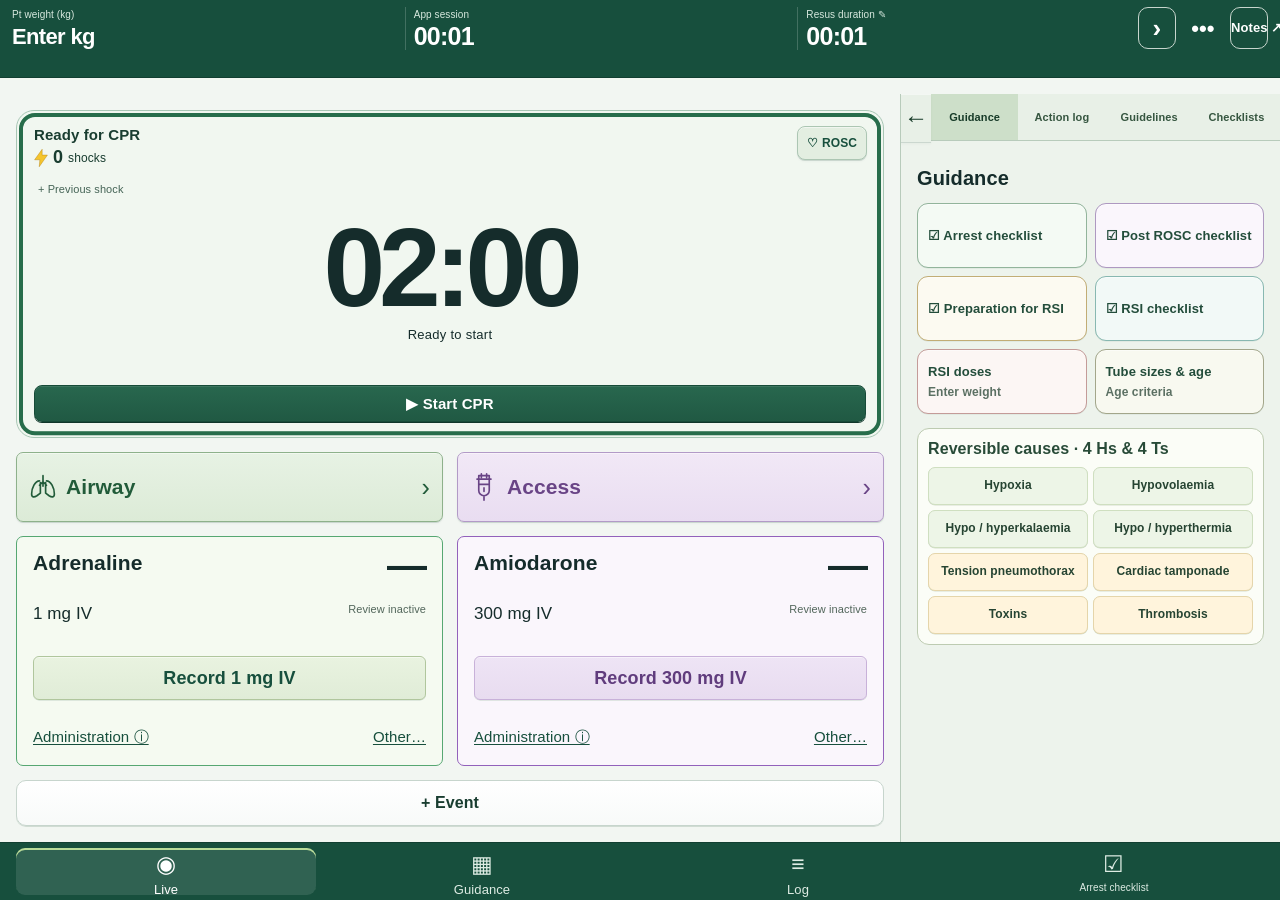
==== commit bb268deb: "Add files via upload" ====
--- a/arrest-pocket/index.html
+++ b/arrest-pocket/index.html
@@ -1,9 +1,9 @@
 <!doctype html>
-<html lang="en-NZ"><head><meta charset="utf-8"><meta name="viewport" content="width=device-width, initial-scale=1, viewport-fit=cover"><meta name="theme-color" content="#174f3d"><meta name="description" content="Cardiac arrest timers, clinical references and rapid event recording."><meta name="apple-mobile-web-app-capable" content="yes"><meta name="apple-mobile-web-app-title" content="Resus Pocket"><link rel="stylesheet" href="style.css"><title>Resus Pocket</title><link rel="stylesheet" href="phone.css"><link rel="stylesheet" href="precision.css"><link rel="stylesheet" href="tablet.css"></head>
+<html lang="en-NZ"><head><meta charset="utf-8"><meta name="viewport" content="width=device-width, initial-scale=1, viewport-fit=cover"><meta name="theme-color" content="#174f3d"><meta name="description" content="Cardiac arrest timers, clinical references and rapid event recording."><meta name="apple-mobile-web-app-capable" content="yes"><meta name="apple-mobile-web-app-title" content="Resus Pocket"><link rel="stylesheet" href="style.css"><title>Resus Pocket</title><link rel="stylesheet" href="phone.css"><link rel="stylesheet" href="precision.css"><link rel="stylesheet" href="rhythm-care.css"><link rel="stylesheet" href="tablet.css"><link rel="stylesheet" href="explain-me.css"><script>if(location.search.includes("equipment=1"))document.documentElement.classList.add("notes-equipment-frame");</script><link rel="stylesheet" href="../entry-workflow.css"></head>
 <body>
 <header aria-label="Session clocks"><div id="headerWeight"></div><div class="elapsed-row"><div><span>App session</span><strong id="appClock">00:00</strong></div><button data-action="resus-time" aria-label="Edit resuscitation start time"><span>Resus duration ✎</span><strong id="resusClock">00:00</strong></button></div><div class="top-actions"><button data-action="settings" class="icon-button" aria-label="Session settings">•••</button></div></header>
 <p id="storageError" class="notice" role="alert" hidden>Saving unavailable. Keep this page open and export the log.</p>
 <main id="main"></main>
 <nav class="bottom-nav" aria-label="App views"><button data-tab="live"><span aria-hidden="true">◉</span>Live</button><button data-tab="guidance"><span aria-hidden="true">▦</span>Guidance</button><button data-tab="log"><span aria-hidden="true">≡</span>Log</button><button data-tab="checks" data-checklist="arrest"><span aria-hidden="true">☑</span>Arrest checklist</button></nav>
 <dialog id="sheet" aria-labelledby="sheetTitle"></dialog><div id="toast" role="status" aria-live="polite"></div>
-<script src="core.js"></script><script src="checklists.js"></script><script src="equipment.js"></script><script src="app.js"></script><script src="guidance.js"></script><script src="tablet.js"></script></body></html>
+<script src="core.js"></script><script src="rhythm-care.js"></script><script src="log-view.js"></script><script src="checklists.js"></script><script src="equipment.js"></script><script src="app.js"></script><script src="guidance.js"></script><script src="explain-me.js"></script><script src="tablet.js"></script></body></html>
--- a/arrest-pocket/precision.css
+++ b/arrest-pocket/precision.css
@@ -125,3 +125,15 @@
 @media(max-height:620px){.live-mode #timerPanel #pauseCycle{right:72px}}
 @media(min-height:621px) and (max-height:740px){#timerPanel:is(.ready,.due) .dial-face{padding:55px 14px 47px}.live-mode #timerPanel:is(.ready,.due) .cycle-dial .countdown{font-size:clamp(60px,29cqh,92px)}}
 @media(max-height:620px){#timerPanel:is(.ready,.due) .dial-face{padding:45px 12px 47px}.live-mode #timerPanel:is(.ready,.due) .cycle-dial .countdown{font-size:54px}#timerPanel.stopped .dial-face{padding:48px 12px 43px}.live-mode #timerPanel.stopped .cycle-dial .countdown{font-size:28px}}
+/* All tube sizes visible together; generous thumb targets. */
+#equipmentForm .tube-grid{display:grid;grid-template-columns:repeat(4,minmax(0,1fr));gap:8px;width:100%}
+#equipmentForm .tube-grid .toggle{display:block;margin:0;min-width:0}
+#equipmentForm .tube-grid .toggle span{display:flex;align-items:center;justify-content:center;gap:4px;min-height:58px;padding:8px 4px;font-size:25px}
+#equipmentForm .tube-grid small{font-size:12px;font-weight:400}
+@media(max-width:649px){
+ #equipmentForm .iv-sites{display:grid;grid-template-columns:repeat(6,minmax(0,1fr));gap:6px}
+ #equipmentForm .iv-sites legend{grid-column:1/-1}
+ #equipmentForm .iv-sites>.toggle{grid-column:span 2}
+ #equipmentForm .iv-sites>.toggle:nth-of-type(n+4){grid-column:span 3}
+ #equipmentForm .iv-sites .row-confirm{position:absolute}
+}
--- a/arrest-pocket/rhythm-care.css
+++ b/arrest-pocket/rhythm-care.css
@@ -0,0 +1,34 @@
+.rhythm-image-choices{display:grid;grid-template-columns:1fr;gap:10px}
+.rhythm-image-choices button{display:flex;flex-direction:column;gap:8px;align-items:stretch;padding:10px 12px;text-align:left;min-height:90px}
+.rhythm-image-choices button>span{font-weight:700;font-size:19px}
+.rhythm-image-choices small{display:block;font-size:13px;font-weight:400;color:#52675d;margin-top:2px}
+.rhythm-image-choices img{width:100%;height:66px;object-fit:contain;background:#fff;border-radius:4px}
+.rhythm-credits{font-size:13px;margin-top:12px}
+.rhythm-credits p{font-size:13px;line-height:1.5}
+.rhythm-snippet{background:#f0f5ed;border:1px solid #9cb79f;border-radius:10px;padding:12px 14px}
+.rhythm-snippet h3{font-size:18px;margin:0 0 10px}
+.rhythm-snippet blockquote{margin:0;padding-left:12px;border-left:3px solid #174f3d;font-size:20px;font-weight:700}
+.rhythm-snippet p{margin:12px 0 0;font-size:17px}
+.live-mode .drug-grid .drug.magnesium{background:#fff6ec;border:1px solid #c17c27}
+.live-mode .drug-grid .drug.magnesium .record{background:#f1dfc5;color:#694314;border-color:#bb843f}
+.live-mode .drug-grid .drug.magnesium .drug-clock{color:#694314}
+.live-mode .drug-grid .drug.fluids{background:#eff8fc;border:1px solid #397f9e}
+.live-mode .drug-grid .drug.fluids .record{background:#d4e8f1;color:#214e62;border-color:#5f92a8}
+.live-mode .drug-grid .drug.fluids .drug-clock{color:#214e62}
+.log-entry[data-event-type=magnesium]{color:#84541a}
+.log-entry[data-event-type=fluids]{color:#23617b}
+.equipment-record-actions{display:flex;gap:8px;align-items:stretch}
+.equipment-record-actions>.primary{flex:1;min-width:0;width:auto;padding:12px 8px;line-height:1.35;font-size:16px}
+@media(max-width:350px){.equipment-record-actions>.primary{font-size:15px}.rhythm-image-choices img{height:58px}}
+#timerPanel .previous-shock{position:absolute;left:17px;top:65px;z-index:1;min-height:32px;padding:4px 8px;font-size:12px;background:#e4eee5;color:#174f3d;border-color:#b5ccba;box-shadow:none}
+.rhythm-image-choices button{min-height:50px;justify-content:center}
+@media(max-height:620px){#timerPanel .previous-shock{left:14px;top:47px;min-height:27px;font-size:10px;padding:3px 6px}#timerPanel .dial-face{padding-top:78px}.live-mode #timerPanel .cycle-dial .countdown,.live-mode #timerPanel:not(.ready):not(.due):not(.stopped) .cycle-dial .countdown{font-size:clamp(48px,26cqh,72px)}}
+#timerPanel .previous-shock{min-height:26px;padding:2px 4px;border:0;background:transparent;color:#456456;font-size:11px;font-weight:400;border-radius:4px;text-decoration:none;box-shadow:none}
+#timerPanel .previous-shock:hover{background:#e8efe8}
+#timerPanel .previous-shock:focus-visible{outline:2px solid #174f3d}
+.bottom-nav button.checklist-attention{background:#f7dda1;color:#573f15;border-color:#e7bb5b;box-shadow:inset 0 0 0 1px #e7bb5b}
+.log-entry .review-shock{display:block;width:auto;height:auto;min-height:36px;padding:5px 8px;margin-top:6px;background:#fff1cf;color:#684e1d;border:1px solid #dfc586;border-radius:6px;font-size:13px;text-align:left}
+@media(max-height:620px){#timerPanel .previous-shock{font-size:10px;min-height:26px;padding:2px 3px}}
+
+.log-filters{display:grid;grid-template-columns:1fr 1fr;gap:10px;margin:12px 0 0}.log-filters label{min-width:0;margin:0;font-size:13px}.log-filters select{width:100%;min-width:0;margin:4px 0 0;font-size:14px;padding:9px 6px}.log-filter-help{margin-top:8px}.log-entry[data-event-type="checklist-summary"]{border-left-color:#c4a154}
+@media(max-width:360px){.log-filters{grid-template-columns:1fr}}
--- a/arrest-pocket/tablet.css
+++ b/arrest-pocket/tablet.css
@@ -18,3 +18,30 @@
 body.live-mode .live-dashboard,body.large.live-mode .live-dashboard,body.live-mode .live-dashboard:has(.postrosc-main){min-height:0}
 @media(max-height:720px){body.live-mode .live-dashboard,body.large.live-mode .live-dashboard,body.live-mode .live-dashboard:has(.postrosc-main){grid-template-rows:minmax(150px,1fr) 46px 160px 38px;gap:8px}}
 @media(max-width:700px){body.live-mode .live-dashboard,body.large.live-mode .live-dashboard{min-height:520px}}
+body.equipment-only>header,body.equipment-only>#main,body.equipment-only>#contextRail,body.equipment-only>.bottom-nav{display:none!important}body.equipment-only{display:block;background:#edf3eb}body.equipment-only dialog{width:calc(100% - 20px);max-height:calc(100dvh - 20px)}
+/* Tutorial is embedded in the tablet workspace; references still use the rail. */
+body .explain-slide img{max-height:55vh;object-fit:contain}
+/* Notes equipment forms use the documentation app's flat clinical-industrial style.
+ * The standalone arrest presentation is deliberately untouched. */
+body.equipment-only{background:#eff0e8;font-family:Arial,Helvetica,sans-serif;color:#283225}body.equipment-only dialog{border-radius:0;border:1px solid #a6b09d;background:#eff0e8;color:#283225;box-shadow:none}body.equipment-only .sheet-heading{background:#202327;color:#f4f6ed;border-radius:0;border-bottom:1px solid #89967e;padding:12px 16px}body.equipment-only .sheet-heading h2{font-size:16px;letter-spacing:0}body.equipment-only .sheet-heading button{color:#f4f6ed;font-size:20px;border:1px solid #6e7c66;border-radius:0;min-height:32px;box-shadow:none;background:none}body.equipment-only .sheet-content{font-size:13px;padding:14px 16px}body.equipment-only .sheet-content label,body.equipment-only .sheet-content legend{font-size:12px}body.equipment-only .sheet-content input:not([type=checkbox]):not([type=radio]):not([type=range]),body.equipment-only .sheet-content textarea{border-radius:0;border:1px solid #b8c2ad;background:#fafbf6;font-size:14px;min-height:42px}body.equipment-only button,body.equipment-only .sheet-content .primary{border-radius:0;background:#f8faf3;color:#34492b;box-shadow:none;font-size:13px;border:1px solid #adbaa0;min-height:42px}body.equipment-only .sheet-content .primary{background:#3e5132;color:#f5f7f0;border-color:#3e5132}body.equipment-only .sheet-content .toggle span{border-radius:0;box-shadow:none;background:#fafbf5;border-color:#b6c3ab;min-height:44px;font-size:13px}body.equipment-only .sheet-content .toggle input:checked+span{background:#d1dfc5;color:#2b4320;border-color:#7f9870;box-shadow:none}body.equipment-only .sheet-content .toggle span[style]{background:var(--size-colour)}body.equipment-only .sheet-content .toggle input:checked+span[style]{background:var(--size-colour);outline:2px solid #496338}body.equipment-only #equipmentForm .entry-row{background:transparent;border-bottom:1px solid #c3cdba;border-radius:0}body.equipment-only #equipmentForm .entry-row.has-entry{background:#e7eddf}body.equipment-only .row-confirm{border-radius:0;background:#d6e1cc;color:#36562a}.equipment-only .tube-grid{gap:6px}.equipment-only .tube-grid .toggle span{font-size:18px!important}
+body.equipment-only dialog{width:100%;max-width:100vw;height:100%;max-height:100dvh;margin:0;border:0}body.equipment-only dialog::backdrop{background:transparent}body.equipment-only .sheet-content{max-height:calc(100dvh - 58px)}
+html.notes-equipment-frame body>header,html.notes-equipment-frame body>#main,html.notes-equipment-frame body>#contextRail,html.notes-equipment-frame body>.bottom-nav{display:none!important}html.notes-equipment-frame body{background:#eff0e8}
+
+/* Latest Pocket controls, with information beside the persistent tablet dial. */
+#contextRail{position:relative}
+#contextRail>.rail-expand{position:absolute;left:0;top:0;width:30px;min-width:30px;height:46px;padding:0;z-index:2;border:0;border-radius:0;background:#e8f0e7;color:#173b28;font-size:24px}
+#contextRail>nav{padding-left:30px}
+body.rail-full,body.live-mode.rail-full{grid-template-columns:minmax(0,1fr)}
+body.rail-full #main{display:none}
+body.rail-full #contextRail{grid-column:1;grid-row:2;width:100%;position:relative;top:auto;bottom:auto}
+.sheet-heading>.sheet-sidebar-arrow{font-size:28px;min-width:40px;padding:0 8px;flex:none}
+.sheet-heading:has(.sheet-sidebar-arrow){gap:10px}.sheet-heading:has(.sheet-sidebar-arrow) h2{flex:1}
+.rail-content .log-filters{gap:6px}.rail-content .log-filters select{min-height:44px;padding:6px 4px;font-size:12px}
+#contextRail>nav button.checklist-attention{background:#f7dda1;color:#573f15;box-shadow:inset 0 0 0 1px #e7bb5b}
+.rail-content .rhythm-snippet{padding:10px}.rail-content .rhythm-snippet blockquote{font-size:17px}
+body.live-mode .timer-panel .previous-shock{top:64px;left:22px;min-height:30px;font-size:12px}
+body.live-mode .drug-grid .drug.fluids h3{font-size:18px}
+.equipment-record-actions{display:grid;grid-template-columns:1fr 1fr;gap:10px}
+.equipment-record-actions>.primary{min-height:50px;font-size:16px}
+@media(max-height:720px){body.live-mode .timer-panel .previous-shock{top:53px;left:18px;font-size:11px}body.live-mode .drug-grid .drug.fluids h3{font-size:15px}}
+@media(max-width:700px){#contextRail{position:absolute}body.rail-full #contextRail{position:relative}.equipment-record-actions{grid-template-columns:1fr}}
--- a/arrest-pocket/explain-me.css
+++ b/arrest-pocket/explain-me.css
@@ -0,0 +1,24 @@
+/* A separate tutorial overlay: live clinical controls and timers stay intact. */
+#sheet.explain-me{height:100dvh;max-height:100dvh;inset:0;margin:auto;transform:none;border-radius:0;display:flex;flex-direction:column;overflow:hidden;max-width:600px}
+#sheet.explain-me:not([open]){display:none}
+#sheet.explain-me .sheet-heading{flex:none;background:#174f3d;color:#fff;border:0;padding-top:max(12px,env(safe-area-inset-top))}
+#sheet.explain-me .sheet-heading button{color:#fff;background:transparent;box-shadow:none}
+#sheet.explain-me .sheet-content{padding:0;flex:1;min-height:0;display:flex;flex-direction:column;overflow:hidden}
+.explain-progress{height:5px;background:#d4e0d6;flex:none}
+.explain-progress span{display:block;height:100%;background:#286c4f;transition:width .25s}
+.explain-pages{flex:1;min-height:0;overflow-y:auto;scroll-snap-type:y proximity;scroll-behavior:smooth;overscroll-behavior:contain;scrollbar-width:thin}
+.explain-slide{min-height:100%;padding:22px 20px;display:flex;flex-direction:column;gap:18px;scroll-snap-align:start}
+.explain-slide h3{font-size:26px;line-height:1.2;letter-spacing:-.025em;margin:0;color:#173b2d}
+.explain-shot{border-radius:12px;overflow:hidden;background:#e4ece3;border:1px solid #c8d7ca;flex:none;display:flex;justify-content:center}
+.explain-shot img{display:block;width:100%;height:auto;max-height:none}
+#sheet.explain-me .explain-action{font-size:18px;line-height:1.5;margin:0;color:#19392d}
+#sheet.explain-me .explain-note{font-size:16px;line-height:1.5;margin:0;padding-top:15px;border-top:1px solid #d3dfd5;color:#475e50}
+.explain-slide small{font-size:12px;color:#57705e;margin-top:auto}
+.explain-controls{display:flex;justify-content:space-between;gap:12px;padding:10px 16px max(10px,env(safe-area-inset-bottom));background:#e4ece3;flex:none}
+.explain-controls button{min-height:44px;padding:10px 15px;font-size:15px}
+.explain-controls [data-explain-next]{background:#174f3d;color:white;border-color:#174f3d}
+.explain-controls button:disabled{opacity:.35}
+@media(max-width:360px){.explain-slide{padding:20px 16px;gap:14px}.explain-slide h3{font-size:24px}#sheet.explain-me .explain-action{font-size:17px}}
+@media(prefers-reduced-motion:reduce){.explain-pages{scroll-behavior:auto}.explain-progress span{transition:none}}
+
+.explain-slide:nth-child(4) .explain-shot img{max-height:none}
--- a/entry-workflow.css
+++ b/entry-workflow.css
@@ -0,0 +1,204 @@
+/* Apple-style form controls within the existing clinical instrument layout. */
+select {
+  appearance: none;
+  -webkit-appearance: none;
+  font-family: -apple-system, BlinkMacSystemFont, "Segoe UI", sans-serif;
+  border: 1px solid #c6c7cc;
+  border-radius: 7px;
+  color: #202124;
+  background-color: #f4f4f7;
+  background-image: url("data:image/svg+xml,%3Csvg xmlns='http://www.w3.org/2000/svg' width='16' height='20' viewBox='0 0 16 20'%3E%3Cpath d='m5 7 3-3 3 3M5 13l3 3 3-3' fill='none' stroke='%230078e8' stroke-width='1.8' stroke-linecap='round' stroke-linejoin='round'/%3E%3C/svg%3E");
+  background-position: right 10px center;
+  background-size: 16px 20px;
+  background-repeat: no-repeat;
+  padding-right: 34px !important;
+  min-height: 42px;
+  line-height: 1.3;
+}
+select:focus-visible, input[role="combobox"]:focus-visible {
+  outline: 2px solid #007aff;
+  outline-offset: 1px;
+}
+.drug-picker input[role="combobox"], .guideline-search input[role="combobox"] {
+  border-radius: 7px 0 0 7px;
+  border-color: #c6c7cc;
+  background: #fff;
+}
+button[data-drug-toggle], button[data-guideline-list] {
+  color: #007aff;
+  background: #f4f4f7;
+  border: 1px solid #c6c7cc;
+  border-radius: 0 7px 7px 0;
+  font-size: 18px;
+  min-width: 42px;
+  min-height: 42px;
+}
+.drug-matches, #guidelineMatches {
+  padding: 4px;
+  border: 1px solid #c6c7cc;
+  border-radius: 8px;
+  background: #fcfcfd;
+  box-shadow: 0 4px 14px #20212415;
+}
+.drug-matches [role="option"], #guidelineMatches [role="option"] {
+  padding: 9px 11px;
+  border: 0;
+  border-radius: 5px;
+  min-height: 40px;
+  color: #202124;
+  background: transparent;
+}
+.drug-matches [role="option"]:hover, #guidelineMatches [role="option"]:hover,
+.drug-matches [data-keyboard-active="true"], #guidelineMatches [data-keyboard-active="true"] {
+  background: #007aff;
+  color: #fff;
+}
+#guidelineMatches [data-keyboard-active="true"] small { color: inherit; }
+
+/* Reference content begins at the top; the header's Guidance toggle remains. */
+.reference-dock { position: relative; }
+.reference-dock .reference-toolbar {
+  position: absolute;
+  top: 2px;
+  right: 2px;
+  z-index: 4;
+  min-height: 28px;
+  height: 28px;
+  padding: 0;
+  border: 0;
+  background: transparent;
+}
+.reference-toolbar [data-open-compact-guidance] { display: none; }
+.reference-toolbar #closeReference { width: 28px; min-height: 28px; height: 28px; }
+.reference-pane { padding: 7px 14px 12px; }
+.reference-pane .guideline-cards { margin-top: 0; padding-right: 24px; }
+.reference-pane > h2:first-child, .reference-pane > h3:first-child { margin-top: 3px; }
+.reference-pane .record-table-section { margin: 0 0 18px; }
+.reference-pane .vitals-matrix-section h2 { margin: 0; padding: 3px 28px 9px 0; font-size: 16px; }
+.reference-pane .clinical-table { font-size: 14px; color: #191d1a; }
+.reference-pane .clinical-table thead th { font-size: 11px; color: #344432; }
+.reference-pane .clinical-table .table-actions { min-width: 68px; }
+.reference-pane .clinical-table .table-actions button { min-height: 36px; font-size: 11px; }
+
+/* Observation times are columns; vital signs and units stay fixed at the left. */
+.clinical-table.vitals-matrix { width: 100%; table-layout: fixed; }
+.clinical-table.vitals-matrix th:first-child { width: 90px; }
+.clinical-table.vitals-matrix thead th { text-align: center; font-size: 13px; padding: 9px 5px; }
+.clinical-table.vitals-matrix thead th:first-child { text-align: left; }
+.clinical-table.vitals-matrix tbody th {
+  font: 600 14px/1.25 -apple-system, BlinkMacSystemFont, "Segoe UI", sans-serif;
+  color: #263226;
+  padding: 9px 8px;
+}
+.vitals-matrix th small { display: block; color: #5c6659; font-size: 10px; font-weight: 400; margin-top: 2px; }
+.clinical-table.vitals-matrix td {
+  padding: 9px 5px;
+  text-align: center;
+  font: 600 20px/1.3 -apple-system, BlinkMacSystemFont, "Segoe UI", sans-serif;
+  font-variant-numeric: tabular-nums;
+  white-space: nowrap;
+}
+.vitals-matrix tfoot td { padding: 4px; }
+.vitals-matrix tfoot button { font-size: 11px; padding: 4px 7px; min-height: 32px; }
+.clinical-table.vitals-matrix .news-incomplete { font-size: 19px; }
+
+/* Keyboard entry is a clear table; the original paper layout stays in touch mode. */
+#careModal.keyboard-vitals .care-modal-shell { max-width: 850px; margin: 0 auto; }
+#careModal.keyboard-vitals .care-modal-body { padding: 14px 22px; }
+.vitals-mode-toolbar { display: flex; justify-content: space-between; align-items: center; gap: 14px; margin-bottom: 10px; }
+.vitals-mode-toolbar h2 { margin: 0; font-size: 19px; }
+.vitals-mode-toolbar button { min-height: 40px; }
+.vitals-entry-table { width: 100%; border-collapse: collapse; table-layout: fixed; font-variant-numeric: tabular-nums; }
+.vitals-entry-table thead th { text-align: left; font-size: 11px; font-weight: 500; text-transform: uppercase; color: #566052; padding: 8px; border-bottom: 1px solid #aab6a2; }
+.vitals-entry-table thead th:first-child { width: 26%; }
+.vitals-entry-table thead th:nth-child(2) { width: 38%; }
+.vitals-entry-table thead th:nth-child(3) { width: 16%; }
+.vitals-entry-table tbody th, .vitals-entry-table td { text-align: left; padding: 5px 8px; border-bottom: 1px solid #c2c9bb; }
+.vitals-entry-table tbody th { font-size: 16px; font-weight: 600; }
+.vitals-entry-table th label { margin: 0; color: #202820; font-size: inherit; font-weight: inherit; }
+.vitals-entry-table input { margin: 0; width: 100%; min-height: 42px; padding: 6px 10px; font-size: 22px; background: #fff; font-variant-numeric: tabular-nums; }
+.vitals-entry-table input:focus { outline: 2px solid #007aff; outline-offset: 0; }
+.vitals-entry-table td:nth-child(3) { font-size: 12px; color: #596451; }
+.vitals-entry-table td:last-child { padding: 4px; }
+.vitals-entry-table button { min-height: 36px; font-size: 11px; padding: 4px; width: 100%; }
+.vitals-entry-table .point-1 { background: #f3efcf; }
+.vitals-entry-table .point-2 { background: #f6dfb1; }
+.vitals-entry-table .point-3 { background: #efc7c0; }
+.keyboard-news-result { display: flex; align-items: center; gap: 12px; padding: 9px 0; }
+.keyboard-news-result p { margin: 0; }
+.keyboard-news-result .subtle { font-size: 11px; }
+#careModal.keyboard-vitals .prototype-context { margin-top: 4px; }
+#careModal.keyboard-vitals .care-modal-bottom { padding: 10px 22px; }
+@media (max-width:700px) {
+  #careModal.keyboard-vitals .care-modal-body { padding: 12px; }
+  .vitals-entry-table tbody th { font-size: 14px; }
+  .vitals-entry-table thead th:first-child { width: 24%; }
+  .vitals-entry-table thead th:nth-child(2) { width: 36%; }
+  .vitals-entry-table thead th:nth-child(3) { width: 17%; }
+  .vitals-entry-table input { font-size: 20px; }
+  .reference-pane { padding: 5px 10px 10px; }
+}
+/* Override the earlier close-button gutter and align each combo as one control. */
+.reference-dock .reference-pane { padding: 7px 14px 12px; }
+.reference-dock .pdf-pane { padding: 0; }
+.reference-dock .search-field { padding-right: 24px; }
+.drug-picker, .guideline-search { column-gap: 0; }
+.drug-picker > label, .guideline-search > label { margin-bottom: 0; min-width: 0; }
+.drug-picker input[role="combobox"], .guideline-search input[role="combobox"] { height: 46px; min-height: 46px; }
+.drug-picker > button[data-drug-toggle], .guideline-search > button[data-guideline-list] {
+  align-self: end;
+  height: 46px;
+  min-height: 46px;
+  margin: 0;
+  border-left: 0;
+}
+.drug-matches, #guidelineMatches { margin-top: 5px; }
+#careModal input[data-care-field]:focus-visible { outline: 2px solid #007aff; outline-offset: 1px; }
+#careModal.keyboard-vitals .vitals-entry-table input { height: 44px; min-height: 44px; padding: 6px 10px; font-size: 22px; line-height: 1.2; }
+@media (max-width:700px) { .reference-dock .reference-pane { padding: 5px 10px 10px; } }
+
+/* Searchable controls share the route/unit select's surface and chevrons. */
+.drug-picker input[role="combobox"], .guideline-search input[role="combobox"] { background:#f4f4f7; }
+.drug-picker > button[data-drug-toggle], .guideline-search > button[data-guideline-list] {
+ font-size:0; width:34px; min-width:34px; padding:0;
+ background:#f4f4f7 url("data:image/svg+xml,%3Csvg xmlns='http://www.w3.org/2000/svg' width='16' height='20' viewBox='0 0 16 20'%3E%3Cpath d='m5 7 3-3 3 3M5 13l3 3 3-3' fill='none' stroke='%230078e8' stroke-width='1.8' stroke-linecap='round' stroke-linejoin='round'/%3E%3C/svg%3E") no-repeat center;
+}
+.native-iv-entry h3 { font-size:16px; margin-bottom:12px; }
+.native-iv-choices { padding:10px 0; margin:0; border:0; border-bottom:1px solid #c2c9bb; display:flex; flex-wrap:wrap; gap:5px; }
+.native-iv-choices legend { float:left; width:100%; margin-bottom:7px; font-size:12px; font-weight:600; }
+.native-iv-choices button { min-width:65px; min-height:44px; font-size:14px; }
+.native-iv-choices button[data-iv-field="size"] { border-top:4px solid var(--iv-colour); }
+.native-iv-choices button[aria-pressed="true"] { background:#d5e3cb; border-color:#728565; color:#223a19; }
+.native-iv-entry > label { margin-top:12px; }
+.vital-limit-controls { display:inline-flex; gap:4px; margin-top:4px; }
+#careModal .vital-limit-controls button { width:auto; min-width:44px; min-height:32px; padding:3px 8px; font-size:12px; }
+.vital-limit-controls button[aria-pressed="true"] { background:#263c4c; color:#fff; border-color:#263c4c; }
+.paper-vital > .vital-limit-controls { margin:0 10px 5px; }
+.gcs-back { margin-right:12px; }
+.clinical-table.vitals-matrix td[data-vitals-column] { cursor:pointer; touch-action:manipulation; }
+.clinical-table.vitals-matrix td[data-vitals-column]:focus-visible { outline:2px solid #007aff; outline-offset:-2px; }
+.reference-dock #expandReference, .reference-dock #closeReference { position:absolute; top:0; width:28px; height:28px; min-height:28px; padding:0; border:0; color:#293c2c; background:#e8e9e3; font-size:20px; }
+.reference-dock #expandReference { right:30px; }
+.reference-dock #closeReference { right:0; }
+.reference-pane .vitals-matrix-section h2 { padding-right:55px; }
+.reference-pane .guideline-cards { padding-right:55px; }
+.reference-dock .search-field { padding-right:55px; }
+.app-shell.has-reference.reference-expanded { grid-template-columns:minmax(0,1fr); grid-template-rows:minmax(0,1fr); }
+.app-shell.reference-expanded > main { display:none; }
+.app-shell.reference-expanded .reference-dock { grid-column:1; grid-row:1; border-left:0; }
+
+/* Straight arrows: open anywhere; expand from the sidebar's top-left corner. */
+.actions #toggleGuidance { min-width:40px; font-size:24px; line-height:1; padding:4px 10px; }
+.reference-dock #expandReference { left:0; right:auto; z-index:5; }
+.reference-dock .reference-pane { padding-top:7px; }
+.reference-pane > h2:first-child, .reference-pane .vitals-matrix-section h2,
+.reference-pane .tour-heading, .reference-pane .guideline-cards { padding-left:24px; }
+.reference-dock .search-field { padding-left:24px; }
+/* Vitals and GCS are non-modal editors: share the reference track without
+   rebuilding either form. Full-screen reference hides, then restores the draft. */
+body.notes-reference-open #careModal:not(.inline-care-editor) { left:0; right:var(--notes-reference-width,36vw); width:auto; }
+body.notes-reference-expanded #careModal { display:none; }
+@media(max-width:760px) {
+ body.notes-reference-open #careModal:not(.inline-care-editor) { top:calc(var(--entry-header-height,var(--header-height)) + 32dvh); right:0; width:100%; height:calc(68dvh - var(--entry-header-height,var(--header-height))); }
+}
+[data-picker-sidebar]{min-width:40px;font-size:25px;line-height:1;padding:4px 8px}
